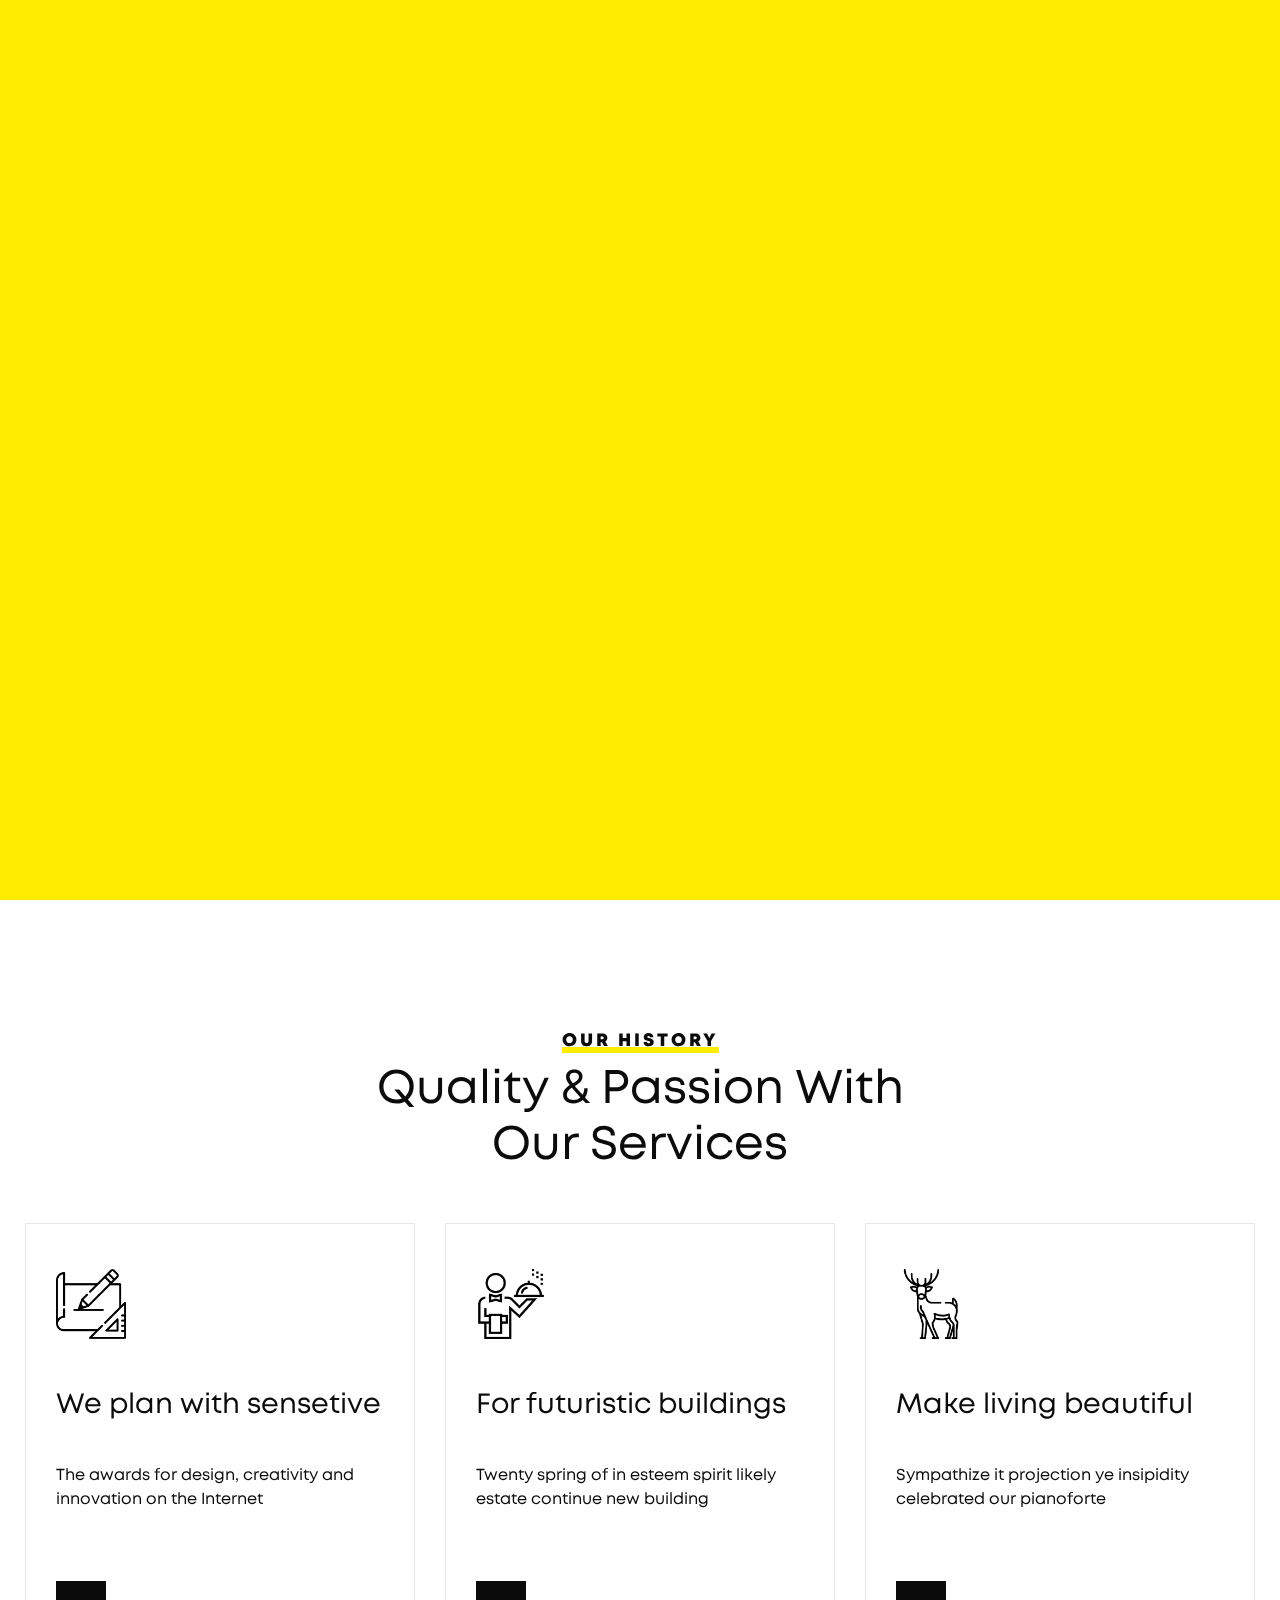
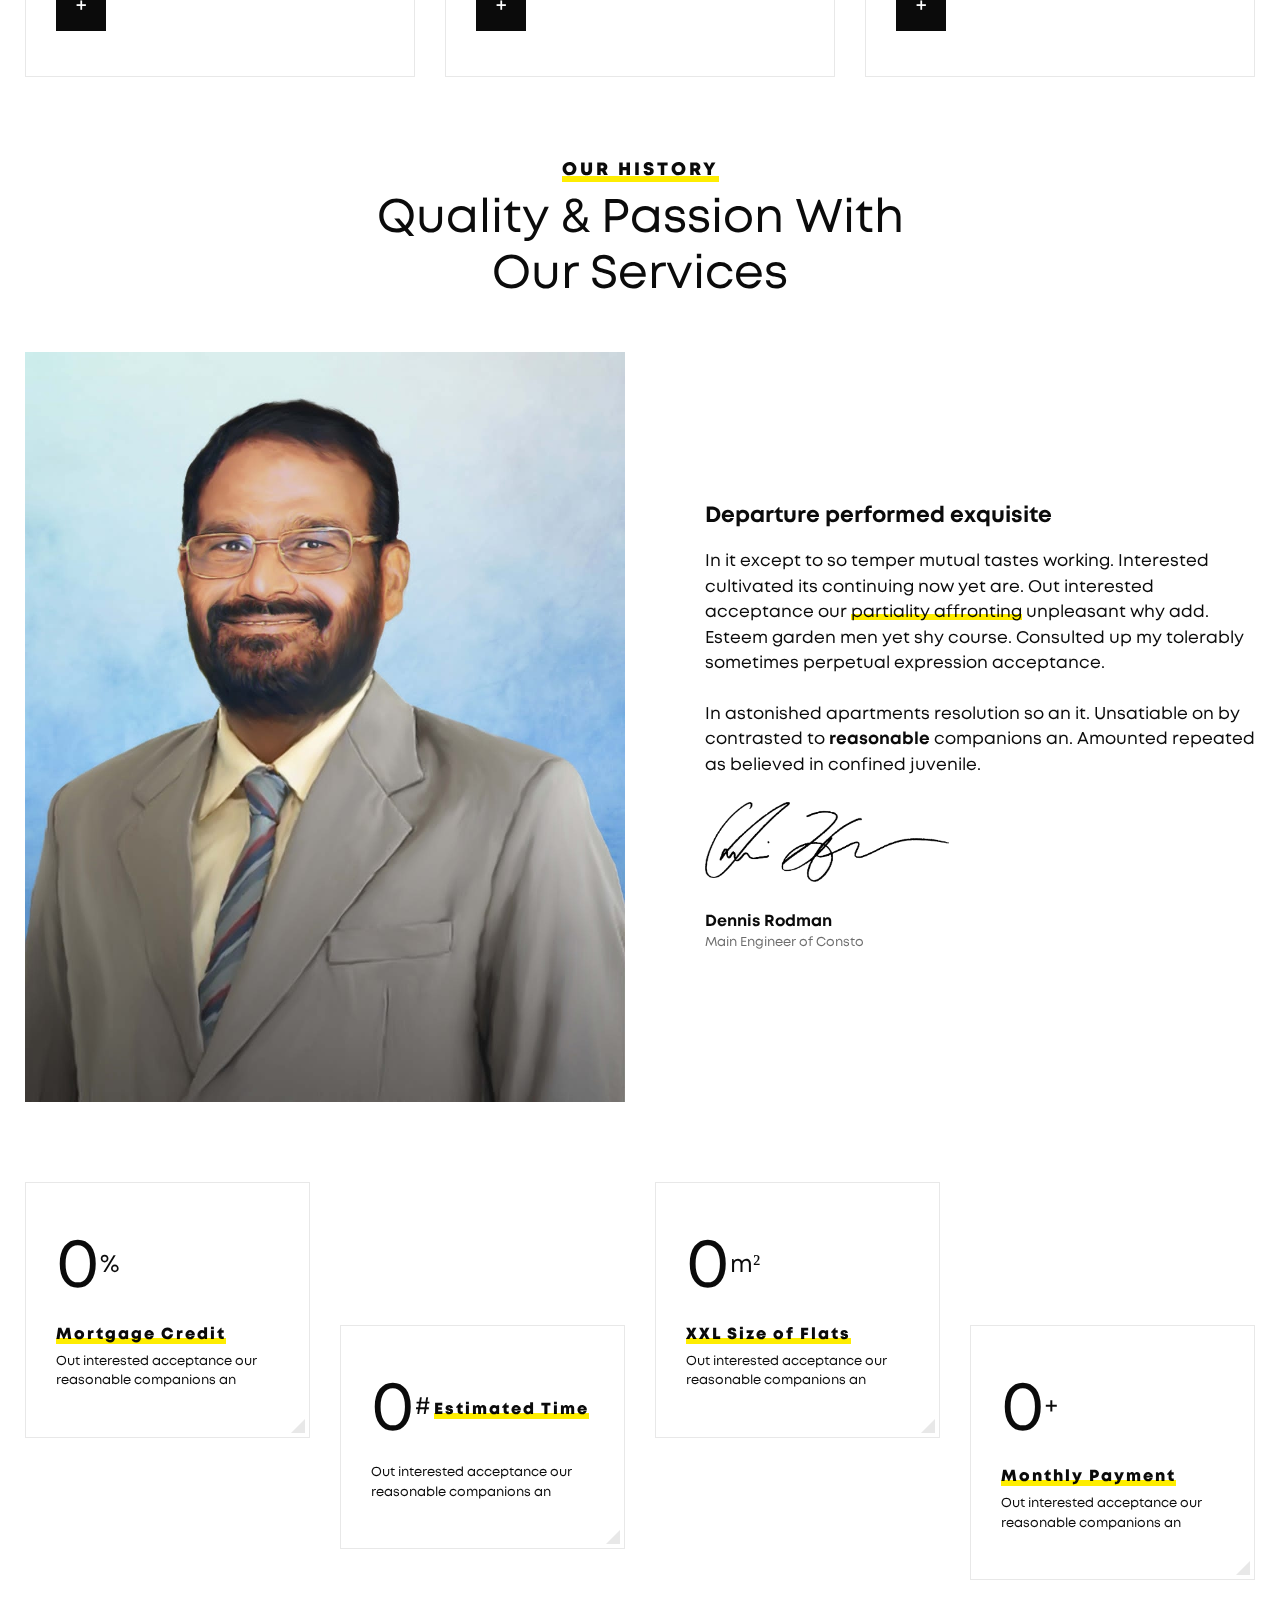
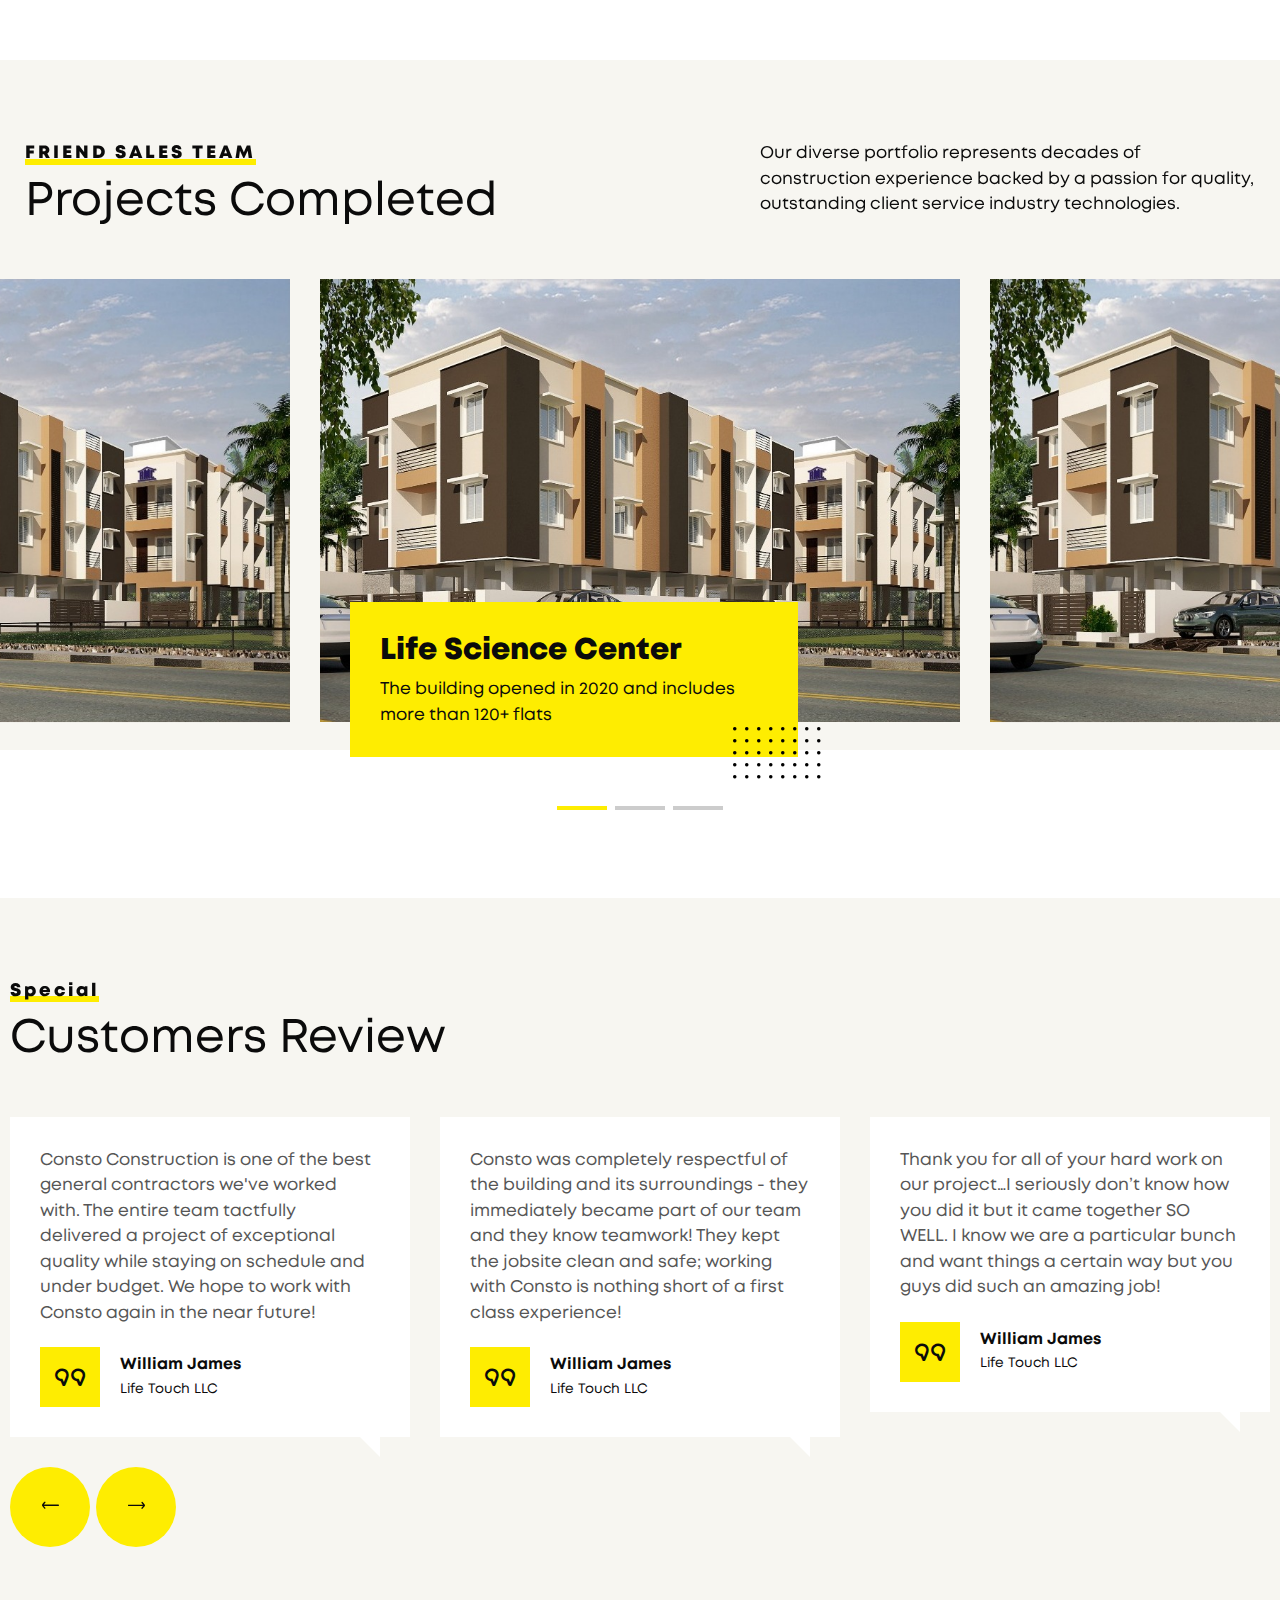
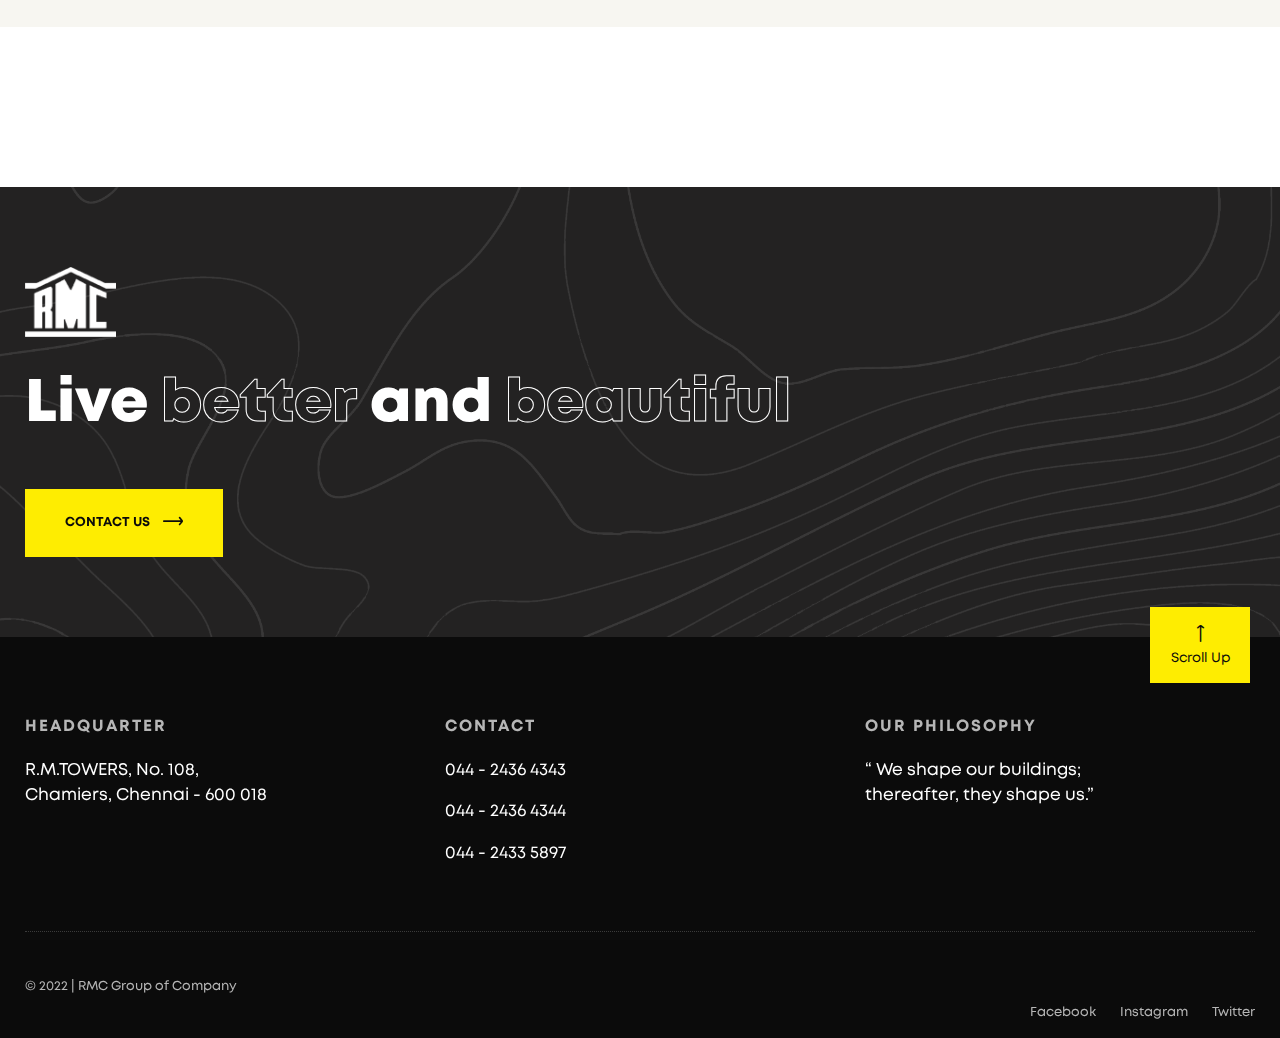
==== index.html @ b631b124 "update" ====
<!doctype html>
<html lang="en">
<head>
<meta charset="utf-8">
<meta name="viewport" content="width=device-width, initial-scale=1, shrink-to-fit=no">
<meta name="theme-color" content="#feed01"/>
<title>RMC Group of Company</title>
<meta name="author" content="kiran">
<meta name="description" content="Construction company website">
<meta name="keywords" content="consto, business, construction, company, industrial, building, projects, corporate, apartments, flat, condo, brick, website, design, animation, transition, themezinho">
<!-- SOCIAL MEDIA META -->
<!-- <meta property="og:description" content="Consto | Industrial Construction Company">
<meta property="og:image" content="http://www.themezinho.net/consto/preview.png">
<meta property="og:site_name" content="consto">
<meta property="og:title" content="consto">
<meta property="og:type" content="website"> -->
<!-- <meta property="og:url" content="http://www.themezinho.net/consto"> -->

<!-- TWITTER META -->
<!-- <meta name="twitter:card" content="summary">
<meta name="twitter:site" content="@consto">
<meta name="twitter:creator" content="@consto">
<meta name="twitter:title" content="consto">
<meta name="twitter:description" content="Consto | Industrial Construction Company">
<meta name="twitter:image" content="http://www.themezinho.net/consto/preview.png"> -->

<link href="/favicon.png" rel="apple-touch-icon" sizes="144x144">
<link href="/favicon.png" rel="apple-touch-icon" sizes="114x114">
<link href="/favicon.png" rel="apple-touch-icon" sizes="72x72">
<link href="/favicon.png" rel="apple-touch-icon">
<link href="/favicon.png" rel="shortcut icon">

<!-- CSS FILES -->
<link rel="stylesheet" href="css/lineicons.css">
<link rel="stylesheet" href="css/odometer.min.css">
<link rel="stylesheet" href="css/fancybox.min.css">
<link rel="stylesheet" href="css/swiper.min.css">
<link rel="stylesheet" href="css/bootstrap.min.css">
<link rel="stylesheet" href="css/style.css">
</head>
<body>
  <div id="myModal" class="modal fade" role="dialog">
    <div class="modal-dialog">
      <!-- Modal content-->
      <div class="modal-content">
        <div class="modal-header">
          <button type="button" class="close" data-dismiss="modal">&times;</button>
          <h4 class="modal-title">Modal Header</h4>
        </div>
        <div class="modal-body">
          <p>Some text in the modal.</p>
        </div>
        <div class="modal-footer">
          <button type="button" class="btn btn-default" data-dismiss="modal">Close</button>
        </div>
      </div>
  
    </div>
  </div>
<div class="first-transition"></div>
<!-- end first-transition -->
<div class="page-transition"></div>
<!-- end page-transition -->
<div class="search-box">
  <div class="inner">
    <form>
      <input type="search" placeholder="Tyhe here to search">
      <input type="submit" value="SEARCH">
    </form>
  </div>
</div>
<!-- end search-box -->
<aside class="side-widget">
  <div class="inner">
      <a href="/"><figure style="margin-bottom: 0;" class="logo"> <img style="height: 70px;" src="images/logo/RMCWHite.png" alt="Image"> </figure></a>

    <!-- end logo -->
    <!-- <div class="hide-mobile">
      <p>Extremity direction existence as dashwoods do up. Securing <u>marianne led</u> welcomed offended but offering six raptures. </p>
      <figure class="gallery"><img src="images/slide02.jpg" alt="Image"><img src="images/slide03.jpg" alt="Image"></figure>
      <h6 class="widget-title">ADDRESS</h6>
      <address class="address">
      <p>228 Cardigan Road, Leeds<br>
        Geneva Switzerland</p>
      <p>+1 (850) 344 0 66 #20</p>
      </address>
      <h6 class="widget-title">FOLLOW US</h6>
      <ul class="social-media">
        <li><a href="#">Facebook</a></li>
        <li><a href="#">Twitter</a></li>
        <li><a href="#">Instagram</a></li>
      </ul>
    </div> -->
    <!-- end hide-mobile -->
    <div class="show-mobile">
      
      <!-- end languages -->
      <div class="site-menu">
        <ul>
          <!-- <li><a href="#">Consto</a><i class="lni lni-chevron-down-circle"></i>
            <ul>
              <li><a href="about-company.html">About Company</a></li>
              <li><a href="core-values.html">Core Values</a></li>
              <li><a href="leadership.html">Leadership</a></li>
              <li><a href="our-history.html">Our History</a></li>
              <li><a href="offices.html">Offices</a></li>
              <li><a href="certificates.html">Certificates</a></li>
            </ul>
          </li>
          <li><a href="services.html">Services</a></li>
          <li><a href="projects.html">Projects</a></li> -->
          <li><a href="/">About RMC</a></li>
          <li><a href="contact.html">Contact</a></li>
        </ul>
      </div>
      <!-- end site-menu --> 
    </div>
    <!-- end show-mobile --> 
    <small>© 2022 | RMC Group of Company</small> </div>
  <!-- end inner --> 
</aside>
<!-- end side-widget -->
<nav class="navbar">
  <div class="container">
    <div>
        <a href="/"><figure style="margin-bottom: 0;"class="logo"> <img style="height: 70px;" src="images/logo/RMCWHite.png" alt="Image"> </figure></a>
      <!-- <p style="margin: 0;font-size: 18px;
      font-weight: 800;font-family: 'Times New Roman', Times, serif;color: white;">RMC Group of Companies</p> -->
    </div>
   
    <!-- end logo -->
    <!-- end languages -->
    <div class="site-menu">
      <ul>
        <!-- <li><a href="#">Consto</a>
          <ul>
            <li><a href="about-company.html">About Company</a></li> -->
            <!-- <li><a href="core-values.html">Core Values</a></li>
            <li><a href="leadership.html">Leadership</a></li>
            <li><a href="our-history.html">Our History</a></li>
            <li><a href="offices.html">Offices</a></li>
            <li><a href="certificates.html">Certificates</a></li> -->
          <!-- </ul>
        </li> -->
        <!-- <li><a href="services.html">Services</a></li>
        <li><a href="projects.html">Projects</a></li> -->
        <li><a href="#">About RMC</a></li>
        <li><a href="contact.html">Contact</a></li>
      </ul>
    </div>
    <!-- end site-menu -->
    <!-- <div class="search"> <i class="lni lni-search-alt"></i> </div> -->
    <!-- end search -->
    
    <div class="hamburger">
      <div id="hamburger"> <span></span> <span></span> <span></span> </div>
      <div id="cross"> <span></span> <span></span> </div>
    </div>
    <a href="/contact.html" class="navbar-button"><i class="lni lni-mobile"></i> <span>SALES SPECIALIST</span></a> </div>
  <!-- end container --> 
</nav>
<!-- end navbar -->
<header class="slider white-space-bottom">
  <div class="container">
    <div class="swiper-container slider-content">
      <div class="swiper-wrapper">
        <div class="swiper-slide">
          <div class="inner">
            <h2>Making <b>Dreams</b> Comes Real</h2>
            <p>We building ambientic living spaces for families</p>
            <!-- <a href="#">EXPLORE FLATS <i class="lni lni-arrow-right"></i></a>  -->
          </div>
          <!-- end inner --> 
        </div>
        <!-- end swiper-slide -->
        <div class="swiper-slide">
          <div class="inner">
            <h2>All <b>Smart</b> Apartments</h2>
            <p>We building ambientic living spaces for families</p>
            <!-- <a href="#">SEE ALL CATALOGUE <i class="lni lni-arrow-right"></i></a>  -->
          </div>
          <!-- end inner --> 
        </div>
        <!-- end swiper-slide -->
        <div class="swiper-slide">
          <div class="inner">
            <h2>Mock <b>Living</b> Environment</h2>
            <p>We building ambientic living spaces for families</p>
            <!-- <a href="#">DISCOVER CONSTO <i class="lni lni-arrow-right"></i></a>  -->
          </div>
          <!-- end inner --> 
        </div>
        <!-- end swiper-slide --> 
      </div>
      <!-- end swiper-wrapper -->
      <div class="controls">
        <div class="swiper-pagination"></div>
        <!-- end swiper-pagination -->
        <div class="button-prev"><i class="lni lni-arrow-left"></i></div>
        <!-- end button-prev -->
        <div class="button-next"><i class="lni lni-arrow-right"></i></div>
        <!-- end button-next --> 
      </div>
      <!-- end controls --> 
      
    </div>
    <!-- end slider-content -->
    <div class="swiper-container slider-main">
      <div class="swiper-wrapper">
        <div class="swiper-slide">
          <div class="slide-image" data-background="./images/home/home-project/nursing.jpg"></div>
        </div>
        <!-- end swiper-slide -->
        <div class="swiper-slide">
          <div class="slide-image" data-background="./images/home/home-project/towers.jpeg"></div>
        </div>
        <!-- end swiper-slide -->
        <div class="swiper-slide">
          <div class="slide-image" data-background="./images/home/slider/anand/11.jpeg"></div>
        </div>
        <!-- end swiper-slide --> 
      </div>
      <!-- end swiper-wrapper -->
      <div class="header-box"> <b>15</b> <small>YEARS OF EXPERIENCE</small> </div>
      <!-- end header-box --> 
    </div>
    <!-- end slider-main --> 
  </div>
  <!-- end container --> 
</header>
<!-- end slider -->
<!-- <div class="section-note">This section contains your estimated account balance from the legacy <u>Constro platform</u>, cumulated with your sales</div> -->
<!-- end section-note -->
<section class="content-section mt-5">
  <div class="container">
    <div class="row">
      <div class="section-title">
        <h6>OUR HISTORY</h6>
        <h2>Quality & Passion With<br>
          Our Services</h2>
      </div>
      <div class="col-lg-4">
        <div class="icon-content">
          <figure><img src="images/icon02.png" alt="Image"></figure>
          <h3>We plan with sensetive</h3>
          <small>The awards for design, creativity and innovation on the Internet</small> 
          <a href="http://rmcompanies.rmccompanies.in/" target="_blank" rel="noopener noreferrer">+</a> </div>
        <!-- end icon-content --> 
      </div>
      <!-- end col-4 -->
      <div class="col-lg-4">
        <div class="icon-content">
          <figure><img src="images/icon03.png" alt="Image"></figure>
          <h3>For futuristic buildings</h3>
          <small>Twenty spring of in esteem spirit likely estate continue new building</small> <a href="#">+</a> </div>
        <!-- end icon-content --> 
      </div>
      <!-- end col-4 -->
      <div class="col-lg-4">
        <div class="icon-content">
          <figure><img src="images/icon01.png" alt="Image"></figure>
          <h3>Make living beautiful</h3>
          <small>Sympathize it projection ye insipidity celebrated our pianoforte</small> <a href="#">+</a> </div>
        <!-- end icon-content --> 
      </div>
      <!-- end col-4 --> 
    </div>
    <!-- end row --> 
  </div>
  <!-- end container --> 
</section>
<!-- end content-section -->
<section class="content-section no-spacing">
  <div class="container">
    <div class="row align-items-center">
      <div class="col-12">
        <div class="section-title">
          <h6>OUR HISTORY</h6>
          <h2>Quality & Passion With<br>
            Our Services</h2>
        </div>
        <!-- end section-title --> 
      </div>
      <!-- end col-12 -->
      <div class="col-lg-6">
        <figure class="side-image"><img src="images/home/dad.jpg" alt="Image"></figure>
        <!-- end side-image --> 
      </div>
      <!-- end col-6 -->
      <div class="col-lg-6">
        <div class="side-content">
          <h5>Departure performed exquisite</h5>
          <p>In it except to so temper mutual tastes working. Interested cultivated its continuing now yet are. Out interested acceptance our <u>partiality affronting</u> unpleasant why add. Esteem garden men yet shy course. Consulted up my tolerably sometimes perpetual expression acceptance.</p>
          <p>In astonished apartments resolution so an it. Unsatiable on by contrasted to <b>reasonable</b> companions an. Amounted repeated as believed in confined juvenile. </p>
          <figure><img src="images/signature.png" alt="Image"></figure>
          <h6>Dennis Rodman</h6>
          <small>Main Engineer of Consto</small> </div>
        <!-- end side-content --> 
      </div>
      <!-- end col-6 --> 
    </div>
    <!-- end row --> 
  </div>
  <!-- end container --> 
</section>
<!-- end content-section -->
<section class="content-section ">
  <div class="container">
    <div class="row">
      <div class="col-lg-3 col-md-6">
        <div class="counter-box"> <span class="odometer" data-count="33" data-status="yes">0</span> <span class="value">%</span>
          <h6>Mortgage Credit</h6>
          <p>Out interested acceptance our reasonable companions an</p>
        </div>
        <!-- end counter-box --> 
      </div>
      <!-- end col-3 -->
      <div class="col-lg-3 col-md-6">
        <div class="counter-box"> <span class="odometer" data-count="2021" data-status="yes">0</span> <span class="value">#</span>
          <h6>Estimated Time</h6>
          <p>Out interested acceptance our reasonable companions an</p>
        </div>
        <!-- end counter-box --> 
      </div>
      <!-- end col-3 -->
      <div class="col-lg-3 col-md-6">
        <div class="counter-box"> <span class="odometer" data-count="247" data-status="yes">0</span> <span class="value">m²</span>
          <h6>XXL Size of Flats</h6>
          <p>Out interested acceptance our reasonable companions an</p>
        </div>
        <!-- end counter-box --> 
      </div>
      <!-- end col-3 -->
      <div class="col-lg-3 col-md-6">
        <div class="counter-box"> <span class="odometer" data-count="529" data-status="yes">0</span> <span class="value">+</span>
          <h6>Monthly Payment</h6>
          <p>Out interested acceptance our reasonable companions an</p>
        </div>
        <!-- end counter-box --> 
      </div>
      <!-- end col-3 --> 
    </div>
    <!-- end row --> 
  </div>
  <!-- end container --> 
</section>
<!-- end content-section -->
<section class="content-section white-space-bottom" data-background="#f7f6f1">
  <div class="container">
    <div class="row">
      <div class="col-lg-7">
        <div class="section-title text-left">
          <h6>FRIEND SALES TEAM</h6>
          <h2>Projects Completed</h2>
        </div>
        <!-- end section-title --> 
      </div>
      <!-- end col-7 -->
      <div class="col-lg-5">
        <p>Our diverse portfolio represents decades of construction experience backed by a passion for quality, outstanding client service industry technologies.</p>
      </div>
      <!-- end col-5 --> 
    </div>
    <!-- end row --> 
  </div>
  <!-- end container -->
  <div class="swiper-container project-slider">
    <div class="swiper-wrapper">
      <div class="swiper-slide">
        <figure class="project-box"> <a href="#"><img src="images/home/home-project/towers.jpeg" alt="Image"></a>
          <figcaption>
            <h5>Life Science Center</h5>
            <p>The building opened in 2020 and includes more than 120+ flats</p>
          </figcaption>
        </figure>
      </div>
      <!-- end swiper-slide -->
      <div class="swiper-slide">
        <figure class="project-box"> <a href="#"><img src="images/home/home-project/towers.jpeg" alt="Image"></a>
          <figcaption>
            <h5>Life Science Center</h5>
            <p>The building opened in 2020 and includes more than 120+ flats</p>
          </figcaption>
        </figure>
      </div>
      <!-- end swiper-slide -->
      <div class="swiper-slide">
        <figure class="project-box"> <a href="#"><img src="images/home/home-project/towers.jpeg" alt="Image"></a>
          <figcaption>
            <h5>Life Science Center</h5>
            <p>The building opened in 2020 and includes more than 120+ flats</p>
          </figcaption>
        </figure>
      </div>
      <!-- end swiper-slide --> 
    </div>
    <!-- Add Pagination -->
    <div class="swiper-pagination"></div>
  </div>
  <!-- end project-slider --> 
</section>
<!-- end content-section -->



<section class="content-section no-spacing" data-background="rgb(247, 246, 241)">
  <div class="container">
    <div class="row">
      <!-- <div class="col-12">
        <div class="video-box"> <a href="videos/video01.mp4" data-fancybox data-width="640" data-height="360" class="play-btn"><i class="lni lni-play"></i></a>
          <video src="videos/video01.mp4" autoplay muted loop playsinline></video>
        </div>
        
      </div> -->
      <!-- end col-12 -->
      <div class="col-12" style="padding: 80px 0px;">
        <div class="section-title text-left">
          <h6>Special</h6>
          <h2>Customers Review</h2>
        </div>
        <div class="testimonials-slider">
          <div class="swiper-wrapper">
            <div class="swiper-slide">
              <div class="testimonial">
                <p>Consto Construction is one of the best general contractors we've worked with. The entire team tactfully delivered a project of exceptional quality while staying on schedule and under budget. We hope to work with Consto again in the near future!</p>
                <i class="lni lni-quotation"></i>
                <h6>William James</h6>
                <small>Life Touch LLC</small> </div>
              <!-- end testimonial --> 
            </div>
            <!-- end swiper-slide -->
            <div class="swiper-slide">
              <div class="testimonial">
                <p>Consto was completely respectful of the building and its surroundings - they immediately became part of our team and they know teamwork! They kept the jobsite clean and safe; working with Consto is nothing short of a first class experience!</p>
                <i class="lni lni-quotation"></i>
                <h6>William James</h6>
                <small>Life Touch LLC</small> </div>
              <!-- end testimonial --> 
            </div>
            <!-- end swiper-slide -->
            <div class="swiper-slide">
              <div class="testimonial">
                <p>Thank you for all of your hard work on our project…I seriously don’t know how you did it but it came together SO WELL. I know we are a particular bunch and want things a certain way but you guys did such an amazing job!</p>
                <i class="lni lni-quotation"></i>
                <h6>William James</h6>
                <small>Life Touch LLC</small> </div>
              <!-- end testimonial --> 
            </div>
            <!-- end swiper-slide -->
            <div class="swiper-slide">
              <div class="testimonial">
                <p>I was truly impressed with Consto’s quality workmanship and the final product. Consto provided an outstanding team that completed our project on-time and on schedule with no disruption to the staff.</p>
                <i class="lni lni-quotation"></i>
                <h6>William James</h6>
                <small>Life Touch LLC</small> </div>
              <!-- end testimonial --> 
            </div>
            <!-- end swiper-slide --> 
          </div>
          <!-- end swiper-wrapper -->
          <div class="controls">
            <div class="button-prev"><i class="lni lni-arrow-left"></i></div>
            <!-- end button-prev -->
            <div class="button-next"><i class="lni lni-arrow-right"></i></div>
            <!-- end button-next --> 
          </div>
          <!-- end controls --> 
        </div>
        <!-- end testimonials-slider --> 
      </div>
      <!-- end col-12 --> 
    </div>
    <!-- end row --> 
  </div>
  <!-- end container --> 
</section>
<!-- end content-section -->
<div class="content-section" >
  <div class="container">
    <!-- <div class="row no-gutters">
      <div class="col-lg-2 col-md-4 col-6">
        <figure class="logo-item"> <img src="images/logo01.png" alt="Image"> </figure>
      </div>
      
      <div class="col-lg-2 col-md-4 col-6">
        <figure class="logo-item"> <img src="images/logo02.png" alt="Image"> </figure>
      </div>
 
      <div class="col-lg-2 col-md-4 col-6">
        <figure class="logo-item"> <img src="images/logo03.png" alt="Image"> </figure>
      </div>
      
      <div class="col-lg-2 col-md-4 col-6">
        <figure class="logo-item"> <img src="images/logo04.png" alt="Image"> </figure>
      </div>
    
      <div class="col-lg-2 col-md-4 col-6">
        <figure class="logo-item"> <img src="images/logo05.png" alt="Image"> </figure>
      </div>
     
      <div class="col-lg-2 col-md-4 col-6">
        <figure class="logo-item"> <img src="images/logo06.png" alt="Image"> </figure>
      </div>
    
    </div> -->
  
  </div>

</div>
<!-- end content-section -->

<!-- <section class="content-section">
  <div class="container">
    <div class="row">
      <div class="col-12">
        <div class="section-title">
          <h6>REACH UPDATES</h6>
          <h2>Recent News</h2>
        </div>

      </div>

      <div class="col-lg-5">
        <div class="recent-news">
    
          <div class="content"> <small>29 February, 2020</small>
            <h3><a href="#">Result of a challenge I participated in as a guest on The Futuristic</a></h3>
            <div class="author"> <img src="images/author01.jpg" alt="Image"> <span>by <b>Consto Editor</b></span> </div>
          
          </div>
          
        </div>
    
      </div>
 
      <div class="col-lg-7">
        <div class="row inner">
          <div class="col-md-6">
            <div class="recent-news">
          
              <div class="content"> <small>29 February, 2020</small>
                <h3><a href="#">Challenge I participated in as a guest on all font</a></h3>
                <div class="author"> <img src="images/author01.jpg" alt="Image"> <span>by <b>Consto Editor</b></span> </div>
      
              </div>
             
            </div>
       
          </div>
       
          <div class="col-md-6">
            <div class="recent-news">
         
              <div class="content"> <small>29 February, 2020</small>
                <h3><a href="#">Participated challenge in as a guest on The Future</a></h3>
                <div class="author"> <img src="images/author01.jpg" alt="Image"> <span>by <b>Consto Editor</b></span> </div>
         
              </div>
    
            </div>
    
          </div>
   
        </div>

      </div>
> 
    </div>

  </div>

</section> -->
<!-- end content-section -->

<section class="footer-bar">
  <div class="container">
    <div class="row">
      <div class="col-12">
        <div style="display: flex;">
          <figure style="width:7%" class="logo"> <img style="height: 70px; max-width: fit-content;" src="images/logo/RMCWHite.png" alt="Image"> </figure>
          <div style="margin-top: 18px; margin-left: 15px;">
            <!-- <p style="margin: 0;font-size: 18px;
            font-weight: 800;font-family: 'Times New Roman', Times, serif;">RM CONSTRUCTIONS</p> -->
            <!-- <p style="margin: 0; font-size: 14px;
            font-family: 'Lato', sans-serif;
font-weight: 300;">Builders & Flat Promoters</p> -->
          </div>
        </div>
      
        <h2>Live <b>better</b> and <b>beautiful</b></h2>
        <a href="/contact.html" class="button">CONTACT US <i class="lni lni-arrow-right"></i></a>
        <!-- <div class="sales-representive">
          <figure> <img src="images/author01.jpg" alt="Image"> </figure>
          Sales representative <b>+1 (850) 344 0 66 #20</b> free call ! </div> -->
        <!-- end sales-representive --> 
      </div>
      <!-- end col-12  --> 
    </div>
    <!-- end row --> 
  </div>
  <!-- end container --> 
</section>
<!-- end footer-bar -->
<footer class="footer">
  <div class="container">
    <div class="row">
      <div class="col-lg-4 col-md-6">
        <h6 class="widget-title">HEADQUARTER</h6>
        <address>
        <p>R.M.TOWERS,
          No. 108,<br>Chamiers,
          Chennai - 600 018</p>
        <!-- <a href="https://www.google.com/maps/search/?api=1&query=centurylink+field" data-fancybox data-width="640" data-height="360">FIND US ON MAP</a> -->
        </address>
      </div>
      <!-- end col-4 -->
      <div class="col-lg-4 col-md-6">
        <h6 class="widget-title">CONTACT</h6>
        <address>
        <p>044 - 2436 4343</p>
        <p>044 - 2436 4344</p>
        <p>044 - 2433 5897</p>
        <!-- <a href="https://www.google.com/maps/search/?api=1&query=centurylink+field" data-fancybox data-width="640" data-height="360">FIND US ON MAP</a> -->
        </address>
      </div>
      <!-- end col-4 -->
      <div class="col-lg-4">
        <h6 class="widget-title">OUR PHILOSOPHY</h6>
        <p>“ We shape our buildings;<br>thereafter, they shape us.”</p>
      
      </div>
      <!-- end col-4 -->
      <div class="col-12">
        <div class="footer-bottom"> 
            <span>© 2022 | RMC Group of Company</span>
            <div class="icons-footer">
              <ul>
                <li><a href="#">Facebook</a></li>
                <li><a href="#">Instagram</a></li>
                <li><a href="#">Twitter</a></li>
              </ul>
            </div>
            
        </div>
        <!-- end footer-bottom --> 
      </div>
      <!-- end col-12  --> 
    </div>
    <!-- end row --> 
  </div>
  <!-- end container --> 
  <a href="#" class="scroll-top"><i class="lni lni-arrow-up"></i> <small>Scroll Up</small> </a> 
  <!-- end scroll-top --> 
</footer>
<!-- end footer -->
<div id="sales-specialist-form">
  <form>
    <div class="form-group"> <span>Full Name</span>
      <input type="text">
    </div>
    <!-- end form-group -->
    <div class="form-group"> <span>Phone Number</span>
      <input type="text">
    </div>
    <!-- end form-group -->
    <div class="form-group"> <span>Current E-mail</span>
      <input type="email">
    </div>
    <!-- end form-group -->
    <div class="form-group">
      <input type="submit" value="REQUEST A CALL">
    </div>
    <!-- end form-group -->
  </form>
</div>
<!-- end sales-specialist-form --> 

<!-- JS FILES --> 

<script src="js/jquery.min.js"></script> 
<script src="js/bootstrap.min.js"></script> 
<script src="js/swiper.min.js"></script> 
<script src="js/fancybox.min.js"></script> 
<script src="js/odometer.min.js"></script> 
<script src="js/isotope.min.js"></script> 
<script src="js/scripts.js"></script>
</body>
</html>
---- css/style.css ----
@font-face{font-family:'Mont';src:url("../fonts/Mont-Regular.eot");src:local("☺"),url("../fonts/Mont-Regular.woff") format("woff"),url("../fonts/Mont-Regular.ttf") format("truetype"),url("../fonts/Mont-Regular.svg") format("svg");font-weight:400;font-style:normal}@font-face{font-family:'Mont';src:url("../fonts/Mont-Bold.eot");src:local("☺"),url("../fonts/Mont-Bold.woff") format("woff"),url("../fonts/Mont-Bold.ttf") format("truetype"),url("../fonts/Mont-Bold.svg") format("svg");font-weight:600;font-style:normal}@font-face{font-family:'Mont';src:url("../fonts/Mont-Heavy.eot");src:local("☺"),url("../fonts/Mont-Heavy.woff") format("woff"),url("../fonts/Mont-Heavy.ttf") format("truetype"),url("../fonts/Mont-Heavy.svg") format("svg");font-weight:800;font-style:normal}*{outline:none !important}body{margin:0;padding:0;font-family:'Mont';font-size:17px;color:#0b0b0b;-webkit-font-smoothing:antialiased;text-rendering:optimizeLegibility;-moz-osx-font-smoothing:grayscale;overflow-x:hidden}img{max-width:100%}figure{margin-bottom:20px}input[type="text"],input[type="email"],input[type="search"],input[type="password"]{width:420px;max-width:100%;height:68px;border:2px solid #e8e8e8;padding:0 30px}input[type="submit"],input[type="button"],button[type="button"],button[type="submit"]{height:68px;border:none;background:#feed01;color:#0b0b0b;font-weight:800;font-size:13px;padding:0 50px;letter-spacing:1px}textarea{width:420px;max-width:100%;height:128px;border:2px solid #e8e8e8;padding:30px}a{color:#0b0b0b}a:hover{text-decoration:underline;color:#0b0b0b}.overflow{overflow:hidden}.no-spacing{margin:0 !important;padding:0 !important}.no-bottom-spacing{margin-bottom:0 !important;padding-bottom:0 !important}@media (min-width: 1170px){.container{max-width:1100px}}@media (min-width: 1280px){.container{max-width:1260px}}.odometer-formatting-mark{display:none}.odometer.odometer-auto-theme,.odometer.odometer-theme-car{padding:0}.odometer.odometer-auto-theme .odometer-digit,.odometer.odometer-theme-car .odometer-digit{padding:0}.odometer.odometer-auto-theme .odometer-digit .odometer-value,.odometer.odometer-theme-car .odometer-digit .odometer-value{text-indent:-5px}.odometer.odometer-auto-theme .odometer-digit .odometer-digit-inner,.odometer.odometer-theme-car .odometer-digit .odometer-digit-inner{left:0}.odometer.odometer-auto-theme .odometer-digit .odometer-value,.odometer.odometer-theme-car .odometer-digit .odometer-value{text-indent:0}.swiper-pagination{width:100%;display:block;position:relative;text-align:center}.swiper-pagination .swiper-pagination-bullet{width:50px;height:4px;border-radius:0 !important}.swiper-pagination .swiper-pagination-bullet-active{background:#feed01}.hamburger{width:32px;height:38px;position:relative;cursor:pointer;display:inline-block;padding-top:3px}.hamburger span{display:block;background:#fff}.hamburger #hamburger{position:absolute;height:100%;width:100%}.hamburger #hamburger span{width:100%;height:2px;position:relative;top:0;left:0;margin:6px 0;-webkit-transition:width ease 0.25s;transition:width ease 0.25s}.hamburger #hamburger span:nth-child(1){-webkit-transition-delay:.5s;transition-delay:.5s;width:100%}.hamburger #hamburger span:nth-child(2){-webkit-transition-delay:.625s;transition-delay:.625s;width:70%}.hamburger #hamburger span:nth-child(3){-webkit-transition-delay:.75s;transition-delay:.75s;width:100%;left:0}.hamburger #cross{position:absolute;height:34px;width:34px;-webkit-transform:rotate(45deg);transform:rotate(45deg);left:-2px;top:2px}.hamburger #cross span:nth-child(1){height:0%;width:2px;position:absolute;top:0;right:16px;-webkit-transition-delay:0s;transition-delay:0s;-webkit-transition:height ease 0.25s;transition:height ease 0.25s}.hamburger #cross span:nth-child(2){width:0%;height:2px;position:absolute;left:0;top:16px;-webkit-transition-delay:.25s;transition-delay:.25s;-webkit-transition:width ease 0.25s;transition:width ease 0.25s}.hamburger.open #hamburger span{width:0%}.hamburger.open #hamburger span:nth-child(1){-webkit-transition-delay:0s;transition-delay:0s}.hamburger.open #hamburger span:nth-child(2){-webkit-transition-delay:.125s;transition-delay:.125s}.hamburger.open #hamburger span:nth-child(3){-webkit-transition-delay:.25s;transition-delay:.25s}.hamburger.open #cross span:nth-child(1){height:100%;-webkit-transition-delay:.625s;transition-delay:.625s}.hamburger.open #cross span:nth-child(2){width:100%;-webkit-transition-delay:.375s;transition-delay:.375s}.accordion{width:100%;float:left;background:#fff;padding:0;padding-right:50px}.accordion .card{background:none;border-radius:0;border:none}.accordion .card .card-header{background:none;padding:0;border:none}.accordion .card .card-header a{width:100%;float:left;font-weight:600;padding:30px 0;color:#0b0b0b;font-weight:600;border-bottom:4px solid #eaebee;font-size:19px}.accordion .card .card-header a i{float:right}.accordion .card .card-header a:hover{border-color:#feed01;text-decoration:none}.accordion .card .card-body{width:100%;line-height:26px;padding:20px 0}.accordion .card [aria-expanded="true"]{border-color:#feed01 !important}.search-box{width:100%;height:100vh;display:-webkit-box;display:-ms-flexbox;display:flex;-ms-flex-wrap:wrap;flex-wrap:wrap;-webkit-box-align:center;-ms-flex-align:center;align-items:center;-webkit-box-pack:center;-ms-flex-pack:center;justify-content:center;position:fixed;left:0;top:0;z-index:3;background:#0b0b0b;-webkit-transition:all 0.3s ease;transition:all 0.3s ease;transition-duration:500ms;-webkit-transition-duration:500ms;transition-timing-function:cubic-bezier(0.86, 0, 0.07, 1);-webkit-transition-timing-function:cubic-bezier(0.86, 0, 0.07, 1);opacity:0;visibility:hidden;color:#fff}.search-box .inner{width:50vw;max-width:700px;margin:0 auto;text-align:center}.search-box .inner form{width:100%;display:block}.search-box .inner form input[type="search"]{width:100%;height:70px;border:none;border-bottom:4px solid #232222;background:none;font-size:20px;margin-bottom:30px;color:#fff}.search-box .inner form input[type="submit"]{height:70px;background:#feed01;border:none;font-weight:600;padding:0 60px}.search-box.active{opacity:1;visibility:visible}.side-widget{width:400px;height:100vh;max-width:100%;display:-webkit-box;display:-ms-flexbox;display:flex;-ms-flex-wrap:wrap;flex-wrap:wrap;-webkit-box-align:center;-ms-flex-align:center;align-items:center;position:fixed;left:-100%;top:0;-webkit-transition:all 0.3s ease;transition:all 0.3s ease;transition-duration:500ms;-webkit-transition-duration:500ms;transition-timing-function:cubic-bezier(0.86, 0, 0.07, 1);-webkit-transition-timing-function:cubic-bezier(0.86, 0, 0.07, 1);background:#232222;background-image:url("../images/header-pattern.png");background-position:center;background-size:cover;z-index:5;-webkit-box-shadow:0 0 60px #000;box-shadow:0 0 60px #000;padding:20px 30px;color:#fff}.side-widget .inner{margin-top:-290px;display:inline-block;overflow-y:auto}.side-widget .logo{width:100%;display:block;margin-bottom:40px}.side-widget .logo img{height:40px;margin-bottom:30px}.side-widget .show-mobile{display:none}.side-widget .hide-mobile{display:block;overflow-x:hidden}.side-widget .gallery{display:-webkit-box;display:-ms-flexbox;display:flex;-ms-flex-wrap:wrap;flex-wrap:wrap;margin-left:-3px;margin-right:-3px}.side-widget .gallery img{width:50%;padding:0 3px}.side-widget p{width:100%;display:block}.side-widget .widget-title{width:100%;display:block;font-weight:600;color:#feed01;font-size:13px;margin-bottom:10px;margin-top:20px}.side-widget .address{width:100%;display:block;margin-top:20px}.side-widget .social-media{width:100%;display:block;margin:0;padding:0}.side-widget .social-media li{display:inline-block;margin-right:20px;padding:0;list-style:none}.side-widget .social-media li a{color:#fff;font-size:13px;font-weight:600}.side-widget .languages{width:100%;display:block;margin-bottom:20px;margin-top:20px}.side-widget .languages ul{width:100%;display:block;margin:0;padding:0}.side-widget .languages ul li{display:inline-block;margin-right:10px;padding:0;list-style:none}.side-widget .languages ul li a{color:#fff;font-weight:600;font-size:18px}.side-widget .site-menu{width:100%;display:block;margin-bottom:20px;margin-top:20px}.side-widget .site-menu ul{width:100%;display:block;margin:0;padding:0}.side-widget .site-menu ul li{display:block;margin:15px 0;padding:0;list-style:none}.side-widget .site-menu ul li ul{display:none;padding-left:10px;margin-bottom:10px}.side-widget .site-menu ul li i{display:inline-block;margin-left:7px}.side-widget .site-menu ul li a{color:#fff;font-size:18px;font-weight:600}.side-widget small{font-size:11px;width:100%;display:block;margin-top:20px}.side-widget.active{left:0}.custom-button{display:inline-block;height:68px;line-height:68px;padding:0 40px;background:#feed01;color:#0b0b0b;font-size:13px;font-weight:600;-webkit-transition:all .25s ease-in-out;transition:all .25s ease-in-out}.custom-button i{display:inline-block;margin-left:10px;font-size:20px;-webkit-transform:translateY(3px);transform:translateY(3px);-webkit-transition:all .25s ease-in-out;transition:all .25s ease-in-out}.custom-button:hover{text-decoration:none}.custom-button:hover i{margin-left:20px}.custom-button.top-spacing{margin-top:30px}.white-space-top{position:relative}.white-space-top:before{content:"";width:100vw;height:148px;background:#fff;position:absolute;left:0;top:0}.white-space-bottom{position:relative}.white-space-bottom:after{content:"";width:100%;height:148px;background:#fff;position:absolute;left:0;bottom:0}.first-transition{width:100%;height:100%;position:fixed;z-index:9;right:0;top:0;background:#feed01;-webkit-animation:first-transition 1s;animation:first-transition 1s;-webkit-animation-fill-mode:forwards;animation-fill-mode:forwards}@-webkit-keyframes first-transition{from{right:0}to{right:-100%}}@keyframes first-transition{from{right:0}to{right:-100%}}.page-transition{width:0;height:100%;position:fixed;z-index:9;left:0;top:0;background:#feed01;-webkit-transition:all ease 1s;transition:all ease 1s}.page-transition.active{width:100%}.navbar{width:100%;display:-webkit-box;display:-ms-flexbox;display:flex;-ms-flex-wrap:wrap;flex-wrap:wrap;padding:20px 0;position:fixed;left:0;top:0;z-index:4;-webkit-transition:top ease 1s;transition:top ease 1s}.navbar.sticky{background:#0b0b0b}.navbar.nav-down{top:0}.navbar.nav-up{top:-100%}.navbar .logo{margin-left:0}.navbar .logo a{display:block;margin:0}.navbar .logo a img{height:40px}.navbar .languages{display:inline-block;margin:0 20px}.navbar .languages ul{display:block;margin:0;padding:0}.navbar .languages ul li{display:inline-block;margin:0 5px;padding:0;list-style:none}.navbar .languages ul li a{display:inline-block;color:#fff;position:relative}.navbar .languages ul li a:hover{text-decoration:none}.navbar .languages ul li a:before{content:'';display:block;position:absolute;left:0;bottom:0;height:2px;width:0;-webkit-transition:width 0s ease, background .25s ease;transition:width 0s ease, background .25s ease}.navbar .languages ul li a:after{content:'';display:block;position:absolute;right:0;bottom:0;height:2px;width:0;background:#feed01;-webkit-transition:width .25s ease;transition:width .25s ease}.navbar .languages ul li a:hover:before{width:100%;background:#feed01;-webkit-transition:width .25s ease;transition:width .25s ease}.navbar .languages ul li a:hover:after{width:100%;background:transparent;-webkit-transition:all 0s ease;transition:all 0s ease}.navbar .site-menu{display:inline-block;margin:0 20px}.navbar .site-menu ul{display:block;margin:0;padding:0}.navbar .site-menu ul li{display:inline-block;margin:0 10px;padding:0;list-style:none;position:relative}.navbar .site-menu ul li ul{display:none;position:absolute;left:-30px;top:calc(100% + 20px);background:#feed01;padding:30px}.navbar .site-menu ul li ul:before{content:"";width:100%;height:20px;position:absolute;left:0;top:-20px}.navbar .site-menu ul li ul li{width:100%;display:block;margin:0;margin-bottom:10px;white-space:nowrap}.navbar .site-menu ul li ul li:last-child{margin-bottom:0}.navbar .site-menu ul li ul li a{color:#0b0b0b;display:block;padding:0}.navbar .site-menu ul li:hover ul{display:block}.navbar .site-menu ul li a{display:inline-block;color:#fff;position:relative}.navbar .site-menu ul li a:hover{text-decoration:none}.navbar .site-menu ul li a:before{content:'';display:block;position:absolute;left:0;bottom:0;height:2px;width:0;-webkit-transition:width 0s ease, background .25s ease;transition:width 0s ease, background .25s ease}.navbar .site-menu ul li a:after{content:'';display:block;position:absolute;right:0;bottom:0;height:2px;width:0;background:#feed01;-webkit-transition:width .25s ease;transition:width .25s ease}.navbar .site-menu ul li a:hover:before{width:100%;background:#feed01;-webkit-transition:width .25s ease;transition:width .25s ease}.navbar .site-menu ul li a:hover:after{width:100%;background:transparent;-webkit-transition:all 0s ease;transition:all 0s ease}.navbar .search{display:inline-block;color:#fff;font-size:24px;cursor:pointer}.navbar .hamburger{display:inline-block;color:#fff}.navbar .navbar-button{height:58px;line-height:58px;padding:0 40px;color:#0b0b0b;background:#feed01;font-size:13px;font-weight:600}.navbar .navbar-button i{font-size:20px;display:inline-block;-webkit-transform:translateY(3px);transform:translateY(3px);margin-right:5px}.navbar .navbar-button:hover{text-decoration:none}.slider{width:100%;height:100vh;display:-webkit-box;display:-ms-flexbox;display:flex;-ms-flex-wrap:wrap;flex-wrap:wrap;background-color:#0b0b0b;background-image:url("../images/header-pattern.png");background-size:cover;position:relative}.slider .container{position:relative;padding-top:150px;display:-webkit-box;display:-ms-flexbox;display:flex;-ms-flex-wrap:wrap;flex-wrap:wrap}.slider .slider-content{width:calc(50% - 120px);display:-webkit-box;display:-ms-flexbox;display:flex;-ms-flex-wrap:wrap;flex-wrap:wrap;position:relative;overflow:hidden;margin:0;margin-right:40px}.slider .slider-content .swiper-slide{display:-webkit-box;display:-ms-flexbox;display:flex;-webkit-box-align:center;-ms-flex-align:center;align-items:center}.slider .slider-content .inner{width:100%;display:block;color:#fff;padding-bottom:100px}.slider .slider-content .inner h2{font-size:60px;font-weight:800}.slider .slider-content .inner h2 b{-webkit-text-stroke:1px #fff;text-stroke:1px #fff;-webkit-text-fill-color:transparent;color:transparent}.slider .slider-content .inner p{margin-bottom:70px}.slider .slider-content .inner a{display:inline-block;height:68px;line-height:68px;padding:0 40px;background:#feed01;color:#0b0b0b;font-size:13px;font-weight:600;-webkit-transition:all .25s ease-in-out;transition:all .25s ease-in-out}.slider .slider-content .inner a i{display:inline-block;margin-left:10px;font-size:20px;-webkit-transform:translateY(3px);transform:translateY(3px);-webkit-transition:all .25s ease-in-out;transition:all .25s ease-in-out}.slider .slider-content .inner a:hover{text-decoration:none;-webkit-box-shadow:0 20px 20px #000;box-shadow:0 20px 20px #000}.slider .slider-content .inner a:hover i{margin-left:20px}.slider .slider-content .controls{width:90%;display:-webkit-box;display:-ms-flexbox;display:flex;-ms-flex-wrap:wrap;flex-wrap:wrap;-webkit-box-align:center;-ms-flex-align:center;align-items:center;position:absolute;left:0;bottom:0;z-index:1;padding:30px}.slider .slider-content .controls .swiper-pagination{width:auto;display:inline-block;position:static;font-size:26px;color:#9a9a9a}.slider .slider-content .controls .swiper-pagination .swiper-pagination-current{font-size:54px;color:#0b0b0b}.slider .slider-content .controls .button-prev{width:80px;height:80px;line-height:80px;display:inline-block;text-align:center;background:#f2f3f5;border-radius:50%;color:#0b0b0b;-webkit-transition:all .25s ease-in-out;transition:all .25s ease-in-out;margin-left:auto}.slider .slider-content .controls .button-prev:hover{background:#feed01}.slider .slider-content .controls .button-next{width:80px;height:80px;line-height:80px;display:inline-block;text-align:center;background:#f2f3f5;border-radius:50%;color:#0b0b0b;-webkit-transition:all .25s ease-in-out;transition:all .25s ease-in-out;margin-left:2px;margin-right:0}.slider .slider-content .controls .button-next:hover{background:#feed01}.slider .slider-main{width:calc(50vw + 80px);height:calc(100vh - 150px);overflow:hidden;margin:0;position:absolute;left:calc(50% - 80px);top:150px}.slider .slider-main .slide-image{width:100%;height:100%;display:inline-block;background-position:center !important;background-size:cover !important}.slider .slider-main .header-box{width:160px;height:180px;display:-webkit-box;display:-ms-flexbox;display:flex;-ms-flex-wrap:wrap;flex-wrap:wrap;-webkit-box-align:center;-ms-flex-align:center;align-items:center;-webkit-box-pack:center;-ms-flex-pack:center;justify-content:center;text-align:center;background:#feed01;position:absolute;left:30px;bottom:30px;z-index:1}.slider .slider-main .header-box:after{content:"";width:0;height:0;border-style:solid;border-width:0 0 14px 14px;border-color:transparent transparent #0b0b0b transparent;position:absolute;right:4px;bottom:4px}.slider .slider-main .header-box b{font-size:90px;height:90px;line-height:1;font-weight:400;display:inline-block;-webkit-transform:translateY(8px);transform:translateY(8px)}.slider .slider-main .header-box small{display:inline-block;line-height:1.2;font-weight:600;letter-spacing:2px;-webkit-transform:translateY(-8px);transform:translateY(-8px)}.page-header{width:100%;height:500px;display:-webkit-box;display:-ms-flexbox;display:flex;-ms-flex-wrap:wrap;flex-wrap:wrap;-webkit-box-align:center;-ms-flex-align:center;align-items:center;background-color:#0b0b0b;background-image:url("../images/header-pattern.png");background-size:cover;position:relative}.page-header .container{position:relative;color:#fff;padding-top:98px}.page-header .container h6{width:100%;display:block;opacity:0.7;margin-bottom:50px}.page-header .container h1{width:100%;display:block;font-size:7vw;font-weight:800;line-height:1}.page-header .container ul{width:100%;display:block;margin:0;padding:0}.page-header .container ul li{display:inline-block;margin-right:10px;padding:0;font-size:13px;font-weight:600;color:#feed01}.page-header .container ul li:last-child:after{display:none}.page-header .container ul li:after{content:"/";display:inline-block;margin-left:15px;color:#fff}.page-header .container ul li a{color:#fff}.content-section{width:100%;display:block;padding:80px 0;position:relative}.section-note{width:100%;display:block;margin-top:30px;text-align:center;font-size:14px}.section-title{width:100%;display:block;text-align:center;margin-bottom:50px}.section-title h6{display:inline-block;position:relative;z-index:1;font-weight:800;letter-spacing:3px;font-size:18px}.section-title h6:before{content:"";width:100%;height:6px;background:#feed01;position:absolute;left:0;bottom:0;z-index:-1;mix-blend-mode:difference}.section-title h2{width:100%;display:block;margin-bottom:0;font-size:47px}.section-title p{width:100%;display:block;margin-bottom:0;margin-top:20px}.icon-content{width:100%;display:-webkit-box;display:-ms-flexbox;display:flex;-ms-flex-wrap:wrap;flex-wrap:wrap;border:1px solid #e8e8e8;padding:45px 30px;position:relative}.icon-content:before{content:"";width:100%;height:100%;background:#feed01;position:absolute;left:0;top:0;-webkit-transition:all .25s ease-in-out;transition:all .25s ease-in-out;opacity:0;z-index:-1;-webkit-box-shadow:0 30px 30px #eee;box-shadow:0 30px 30px #eee}.icon-content:hover{border-color:#feed01}.icon-content:hover:after{content:"";width:30%;height:70px;background:url("../images/pattern-dot.png");background-size:12px 12px;position:absolute;right:-25px;bottom:-25px}.icon-content:hover:before{-webkit-transform:scale(1.05);transform:scale(1.05);opacity:1}.icon-content figure{width:100%;display:block;margin-bottom:50px}.icon-content figure img{height:70px}.icon-content h3{width:100%;display:block;margin-bottom:40px}.icon-content small{width:100%;display:block;margin-bottom:70px;font-size:16px}.icon-content a{width:50px;height:50px;line-height:50px;display:inline-block;background:#0b0b0b;color:#fff;text-align:center;font-size:20px}.icon-content a:hover{text-decoration:none}.side-image{width:100%;display:block;margin:0}.side-image img{width:100%}.side-content{width:100%;display:block;margin:0;padding-left:50px}.side-content figure{width:100%;display:block;margin:0}.side-content figure img{height:80px}.side-content h6{width:100%;display:block;margin-top:30px;font-weight:600;margin-bottom:2px}.side-content h5{font-weight:600;margin-bottom:20px;font-size:22px}.side-content b{font-weight:600}.side-content u{text-decoration:none;position:relative}.side-content u:before{content:"";width:100%;height:6px;background:#feed01;position:absolute;left:0;bottom:0;mix-blend-mode:multiply}.side-content p{margin-bottom:25px}.side-content small{width:100%;display:block;font-size:13px;opacity:0.6}.col-lg-3:nth-child(even) .counter-box{margin-top:50%}.counter-box{width:100%;display:block;border:1px solid #e8e8e8;padding:30px;position:relative;-webkit-transition:all .25s ease-in-out;transition:all .25s ease-in-out}.counter-box:hover{-webkit-transform:translateY(-20px);transform:translateY(-20px);-webkit-box-shadow:0 30px 30px #eee;box-shadow:0 30px 30px #eee}.counter-box:hover h6:before{width:0}.counter-box:after{content:"";width:0;height:0;border-style:solid;border-width:0 0 14px 14px;border-color:transparent transparent #e8e8e8 transparent;position:absolute;right:4px;bottom:4px}.counter-box .odometer{display:inline-block;font-size:70px}.counter-box .value{font-size:24px}.counter-box h6{display:inline-block;font-weight:800;letter-spacing:2px;position:relative}.counter-box h6:before{content:"";width:100%;height:6px;background:#feed01;position:absolute;left:0;bottom:0;mix-blend-mode:multiply;-webkit-transition:all .25s ease-in-out;transition:all .25s ease-in-out}.counter-box p{font-size:13px;padding-right:5%}.contact-box{width:100%;display:block;border:1px solid #e8e8e8;padding:30px;position:relative;-webkit-transition:all .25s ease-in-out;transition:all .25s ease-in-out}.contact-box:hover{-webkit-transform:translateY(-20px);transform:translateY(-20px);-webkit-box-shadow:0 30px 30px #eee;box-shadow:0 30px 30px #eee}.contact-box:hover h6:before{width:0}.contact-box:after{content:"";width:0;height:0;border-style:solid;border-width:0 0 14px 14px;border-color:transparent transparent #e8e8e8 transparent;position:absolute;right:4px;bottom:4px}.contact-box figure{width:100%;display:block;margin-bottom:20px}.contact-box figure img{height:80px}.contact-box h6{display:inline-block;font-weight:800;letter-spacing:2px;position:relative}.contact-box h6:before{content:"";width:100%;height:6px;background:#feed01;position:absolute;left:0;bottom:0;mix-blend-mode:multiply;-webkit-transition:all .25s ease-in-out;transition:all .25s ease-in-out}.contact-box p{font-size:20px;padding-right:5%}.google-maps{width:100%;height:520px;display:block;border:none}.contact-form{width:100%;display:block;padding:50px;background:#fff;position:relative;z-index:1;margin-bottom:-70%;-webkit-box-shadow:0 0 30px rgba(0,0,0,0.1);box-shadow:0 0 30px rgba(0,0,0,0.1)}.contact-form input[type="text"]{width:100%}.contact-form textarea{width:100%}.contact-form .form-group:last-child{margin-bottom:0}.isotope-filter{width:100%;display:block;margin-bottom:40px;padding:0}.isotope-filter li{display:inline-block;margin-right:30px;padding:0;list-style:none;cursor:pointer;position:relative;font-weight:600}.isotope-filter li:last-child{margin-right:0}.isotope-filter li.current:before{width:100%}.isotope-filter li:hover:before{width:100%}.isotope-filter li:before{content:"";width:0;height:4px;background:#feed01;position:absolute;left:0;bottom:0;-webkit-transition:all .25s ease-in-out;transition:all .25s ease-in-out}.projects{width:calc(100% + 60px);display:-webkit-box;display:-ms-flexbox;display:flex;-ms-flex-wrap:wrap;flex-wrap:wrap;margin:0 -30px;padding:0}.projects li{width:50%;display:inline-block;margin-bottom:50px;padding:0 30px;list-style:none}.projects li .project-box{width:100%;display:-webkit-box;display:-ms-flexbox;display:flex;-ms-flex-wrap:wrap;flex-wrap:wrap;margin:0;padding-bottom:50px;position:relative}.projects li .project-box:hover img{-webkit-filter:grayscale(0);filter:grayscale(0)}.projects li .project-box:hover figcaption{background:#feed01;color:#0b0b0b}.projects li .project-box img{width:100%;display:block;-webkit-filter:grayscale(1);filter:grayscale(1);-webkit-transition:all .25s ease-in-out;transition:all .25s ease-in-out}.projects li .project-box figcaption{width:70%;position:absolute;left:30px;bottom:15px;padding:30px;background:#0b0b0b;color:#fff;-webkit-transition:all .25s ease-in-out;transition:all .25s ease-in-out}.projects li .project-box figcaption:after{content:"";width:20%;height:55px;background:url("../images/pattern-dot.png");background-size:12px 12px;position:absolute;right:-25px;bottom:-25px}.projects li .project-box figcaption h5{display:block;font-size:30px;font-weight:800;margin:0}.projects li .project-box figcaption p{width:100%;display:block;margin:0;display:none}.project-specifications{width:calc(100% - 40px);display:block;background:#fff;-webkit-box-shadow:0 0 30px #eee;box-shadow:0 0 30px #eee;padding:50px;margin-left:40px}.project-specifications table{width:100%;font-size:15px}.project-specifications table tr td:first-child{font-weight:600;width:120px;padding:10px 0}.project-slider{width:100%;display:block;position:relative;overflow:hidden}.project-slider .swiper-slide{max-width:50vw}.project-slider .swiper-slide.swiper-slide-active .project-box figcaption{opacity:1}.project-slider .swiper-slide .project-box{width:100%;display:-webkit-box;display:-ms-flexbox;display:flex;-ms-flex-wrap:wrap;flex-wrap:wrap;margin:0;padding-bottom:50px;position:relative}.project-slider .swiper-slide .project-box:hover img{-webkit-filter:grayscale(0);filter:grayscale(0)}.project-slider .swiper-slide .project-box img{width:100%;display:block;-webkit-transition:all .25s ease-in-out;transition:all .25s ease-in-out}.project-slider .swiper-slide .project-box figcaption{width:70%;position:absolute;left:30px;bottom:15px;padding:30px;background:#feed01;color:#0b0b0b;-webkit-transition:all .25s ease-in-out;transition:all .25s ease-in-out;opacity:0}.project-slider .swiper-slide .project-box figcaption:after{content:"";width:20%;height:55px;background:url("../images/pattern-dot.png");background-size:12px 12px;position:absolute;right:-25px;bottom:-25px}.project-slider .swiper-slide .project-box figcaption h5{display:block;font-size:30px;font-weight:800}.project-slider .swiper-slide .project-box figcaption p{width:100%;display:block;margin:0}.project-slider .swiper-pagination{width:100%;float:left;position:static;margin-top:20px}.sector-box{width:100%;display:-webkit-box;display:-ms-flexbox;display:flex;-ms-flex-wrap:wrap;flex-wrap:wrap;padding:40px;-webkit-box-shadow:1px 0 0 0 #eee, 0 1px 0 0 #eee, 1px 1px 0 0 #eee, 1px 0 0 0 #eee inset, 0 1px 0 0 #eee inset;box-shadow:1px 0 0 0 #eee, 0 1px 0 0 #eee, 1px 1px 0 0 #eee, 1px 0 0 0 #eee inset, 0 1px 0 0 #eee inset;position:relative;color:#0b0b0b;-webkit-transition:all .25s ease-in-out;transition:all .25s ease-in-out}.sector-box:hover{-webkit-box-shadow:none;box-shadow:none;z-index:1;text-decoration:none;background:#feed01}.sector-box:hover i{opacity:1}.sector-box span{font-weight:600}.sector-box i{margin-left:auto;opacity:0.4;-webkit-transform:translateY(3px);transform:translateY(3px)}.calculator{background-color:#0b0b0b;background-image:url("../images/header-pattern.png");background-position:center;background-size:cover;margin-top:80px}.calculator .section-title{color:#fff}.calculator .bg-image{width:40%;height:100%;position:absolute;right:0;top:0;background-size:cover}.calculator .form{width:100%;display:block;padding:50px;background:#fff;color:#0b0b0b;position:relative}.calculator .form .form-group{position:static;margin-bottom:35px}.calculator .form .form-group:last-child{margin-bottom:0}.calculator .form select{width:300px;max-width:100%;height:58px;border:1px solid #e5e5e5;padding:0 20px}.calculator .form .custom-checkbox{height:58px;line-height:58px;border:1px solid #e5e5e5;cursor:pointer;padding:0 30px;margin-right:5px}.calculator .form input[type="checkbox"]{display:none}.calculator .form input[type="checkbox"]:checked+.custom-checkbox{border-color:#feed01;background:#feed01;color:#0b0b0b}.calculator .form .info-box{width:65%;float:left;margin-top:50px}.calculator .form .info-box i{color:#4cd964;font-size:20px;-webkit-transform:translateY(2px);transform:translateY(2px)}.calculator .form .price-box{float:right;background:#feed01;padding:30px 50px;margin-right:-50px;margin-bottom:-50px}.calculator .form .price-box small{width:100%;display:block;font-weight:600;margin-bottom:5px}.calculator .form .price-box span{font-size:50px;font-weight:800;line-height:1}.step-box{width:100%;display:block;position:relative;z-index:1}.step-box:hover .image img{-webkit-filter:grayscale(0);filter:grayscale(0)}.step-box:hover:after{content:"";width:40%;height:65px;background:url("../images/pattern-dot.png");background-size:12px 12px;position:absolute;right:-25px;bottom:-25px;z-index:0}.step-box:hover .content{bottom:0}.step-box:hover .content h6:before{width:0}.step-box *{-webkit-transition:all .25s ease-in-out;transition:all .25s ease-in-out}.step-box .image{width:100%;display:block;padding-right:30px}.step-box .image img{width:100%;-webkit-filter:grayscale(1);filter:grayscale(1)}.step-box .content{width:80%;position:absolute;right:0;bottom:-30px;z-index:1;background:#fff;padding:40px;-webkit-box-shadow:0 0 50px rgba(0,0,0,0.1);box-shadow:0 0 50px rgba(0,0,0,0.1)}.step-box .content .icon{width:100%;display:block;margin-bottom:20px}.step-box .content .icon img{height:70px}.step-box .content span{position:absolute;right:30px;top:30px;font-weight:800;opacity:0.3;font-size:19px}.step-box .content h6{display:inline-block;font-weight:800;letter-spacing:2px;position:relative;margin-bottom:20px}.step-box .content h6:before{content:"";width:100%;height:6px;background:#feed01;position:absolute;left:0;bottom:0;mix-blend-mode:multiply;-webkit-transition:all .25s ease-in-out;transition:all .25s ease-in-out}.step-box .content p{width:100%;display:block;margin:0;opacity:0.7}.info-box-dark{width:100%;display:block;background:#0b0b0b;color:#fff;padding:50px;position:relative}.info-box-dark:after{content:"";width:0;height:0;border-style:solid;border-width:0 25px 15px 0;border-color:transparent #0b0b0b transparent transparent;position:absolute;right:10%;bottom:-15px}.info-box-dark h6{width:100%;display:block;margin-bottom:15px;font-weight:800;font-size:20px}.info-box-dark p{width:100%;display:block;opacity:0.8}.info-box-dark p:last-child{margin-bottom:0}.cta-box-yellow{width:calc(100% - 50px);display:block;background:#feed01;color:#0b0b0b;padding:50px;position:relative;margin-bottom:148px}.cta-box-yellow h4{width:100%;display:block;font-weight:800;margin-bottom:20px;font-size:44px}.cta-box-yellow p{width:100%;margin-bottom:25px}.cta-box-yellow .button{display:inline-block;height:68px;line-height:68px;padding:0 40px;background:#0b0b0b;color:#feed01;font-size:13px;font-weight:600;-webkit-transition:all .25s ease-in-out;transition:all .25s ease-in-out}.cta-box-yellow .button:hover{text-decoration:none}.services-list-box{width:100%;display:block;background:#fff;padding:50px;-webkit-transform:translateY(100px);transform:translateY(100px);margin-bottom:100px}.services-list-box h4{font-size:50px;font-weight:800}.services-list-box p{width:100%;display:block;margin-bottom:20px}.services-list-box ul{width:100%;display:block;padding-left:20px;margin-bottom:30px}.services-list-box ul li{margin:10px 0}.services-list-box .button{display:inline-block;height:68px;line-height:68px;padding:0 40px;background:#0b0b0b;color:#fff;font-size:13px;font-weight:600;-webkit-transition:all .25s ease-in-out;transition:all .25s ease-in-out}.services-list-box .button:hover{text-decoration:none;background:#feed01;color:#0b0b0b}.custom-list{width:100%;display:block;margin:0;padding:0}.custom-list li{width:100%;display:block;margin:0;padding:20px 0;list-style:none;font-size:20px;font-weight:600;position:relative}.custom-list li:hover:before{background:#feed01;width:100%}.custom-list li:before{content:"";width:30%;height:1px;background:#eee;position:absolute;left:0;bottom:0;-webkit-transition:all .25s ease-in-out;transition:all .25s ease-in-out}.custom-list li i{font-size:14px;display:inline-block;margin-right:8px}.certificate{width:100%;display:block;margin:0}.certificate img{border:1px solid #e8e8e8;margin-bottom:20px}.certificate figcaption{font-size:14px}.our-history{width:100%;display:block;overflow:hidden;position:relative}.our-history .swiper-pagination{position:absolute;height:1px;left:0;top:50px;background:#eee}.our-history .swiper-pagination-progressbar-fill{background:#feed01}.our-history .swiper-slide:hover b:after{background:#feed01}.our-history .swiper-slide{z-index:1}.our-history figure{width:100%;padding:0 15px}.our-history p{width:100%;display:block;padding:0 15px;font-size:14px}.our-history b{width:100%;height:50px;display:inline-block;margin-bottom:20px;text-align:center;position:relative}.our-history b:after{content:"";width:12px;height:12px;background:#eee;border-radius:50%;position:absolute;left:calc(50% - 6px);bottom:-6px}.our-history .controls{width:100%;display:-webkit-box;display:-ms-flexbox;display:flex;-ms-flex-wrap:wrap;flex-wrap:wrap;-webkit-box-align:center;-ms-flex-align:center;align-items:center;-webkit-box-pack:center;-ms-flex-pack:center;justify-content:center;text-align:center;margin-top:30px}.our-history .controls .button-prev{width:80px;height:80px;line-height:80px;display:inline-block;text-align:center;background:#f2f3f5;border-radius:50%;color:#0b0b0b;-webkit-transition:all .25s ease-in-out;transition:all .25s ease-in-out;margin:0 2px}.our-history .controls .button-prev:hover{background:#feed01}.our-history .controls .button-next{width:80px;height:80px;line-height:80px;display:inline-block;text-align:center;background:#f2f3f5;border-radius:50%;color:#0b0b0b;-webkit-transition:all .25s ease-in-out;transition:all .25s ease-in-out;margin:0 2px;margin-right:0}.our-history .controls .button-next:hover{background:#feed01}.core-values-box{width:100%;display:block;border:1px solid #e8e8e8;padding:30px;position:relative;-webkit-transition:all .25s ease-in-out;transition:all .25s ease-in-out;margin:15px 0}.core-values-box:hover{-webkit-transform:translateY(-20px);transform:translateY(-20px);-webkit-box-shadow:0 30px 30px #eee;box-shadow:0 30px 30px #eee}.core-values-box:hover h6:before{width:0}.core-values-box:after{content:"";width:0;height:0;border-style:solid;border-width:0 0 14px 14px;border-color:transparent transparent #e8e8e8 transparent;position:absolute;right:4px;bottom:4px}.core-values-box figure{width:100%;display:block;margin-bottom:20px}.core-values-box figure img{height:80px}.core-values-box h6{display:inline-block;font-weight:800;letter-spacing:2px;position:relative}.core-values-box h6:before{content:"";width:100%;height:6px;background:#feed01;position:absolute;left:0;bottom:0;mix-blend-mode:multiply;-webkit-transition:all .25s ease-in-out;transition:all .25s ease-in-out}.core-values-box p{font-size:20px;padding-right:5%}.director-team{width:100%;display:-webkit-box;display:-ms-flexbox;display:flex;-ms-flex-wrap:wrap;flex-wrap:wrap;-webkit-box-align:center;-ms-flex-align:center;align-items:center;border:1px solid #e8e8e8;position:relative;-webkit-transition:all .25s ease-in-out;transition:all .25s ease-in-out;margin:15px 0}.director-team:hover{-webkit-transform:translateY(-20px);transform:translateY(-20px);-webkit-box-shadow:0 30px 30px #eee;box-shadow:0 30px 30px #eee}.director-team:hover h6:before{width:0}.director-team:after{content:"";width:0;height:0;border-style:solid;border-width:0 0 14px 14px;border-color:transparent transparent #e8e8e8 transparent;position:absolute;right:4px;bottom:4px}.director-team figure{width:45%;display:block;margin:0}.director-team .content{width:55%;display:inline-block;padding:0 30px}.director-team h6{display:inline-block;font-weight:800;letter-spacing:2px;position:relative}.director-team h6:before{content:"";width:100%;height:6px;background:#feed01;position:absolute;left:0;bottom:0;mix-blend-mode:multiply;-webkit-transition:all .25s ease-in-out;transition:all .25s ease-in-out}.director-team small{width:100%;display:block;font-size:20px;margin-bottom:10px}.director-team b{width:100%;display:block;font-weight:600}.sales-team{width:100%;display:block;-webkit-transition:all .25s ease-in-out;transition:all .25s ease-in-out;position:relative}.sales-team:hover{background:#feed01;-webkit-transform:translateY(-20px);transform:translateY(-20px);-webkit-box-shadow:0 30px 30px #eee;box-shadow:0 30px 30px #eee;z-index:1}.sales-team:hover:after{content:"";width:80px;height:70px;background:url("../images/pattern-dot.png");background-size:12px 12px;position:absolute;left:-30px;top:30px}.sales-team:hover .infos:after{content:"";width:0;height:0;border-style:solid;border-width:0 0 14px 14px;border-color:transparent transparent #0b0b0b transparent;position:absolute;right:4px;bottom:4px}.sales-team:hover figure img{mix-blend-mode:multiply}.sales-team figure{width:100%;display:block;margin:0}.sales-team figure img{width:100%;-webkit-filter:grayscale(1);filter:grayscale(1);-webkit-transition:all .25s ease-in-out;transition:all .25s ease-in-out}.sales-team .infos{width:100%;display:block;text-align:center;padding:15px 0;position:relative}.sales-team h6{width:100%;display:block}.sales-team small{width:100%;display:block;opacity:0.5}.sales-team b{width:100%;display:block;font-weight:600;margin-bottom:15px}.sales-team ul{display:inline-block;margin:0;padding:0}.sales-team ul li{display:inline-block;margin:0 6px;padding:0;list-style:none}.sales-team ul li a{color:#0b0b0b;font-size:13px}.tab-left{width:100%;display:block;background:#0b0b0b;color:#fff;padding:50px}.tab-left h2{width:100%;display:block;font-size:40px;font-weight:800;margin-bottom:30px}.tab-left ul{width:100%;display:block;margin-bottom:50px;padding:0}.tab-left ul li{width:100%;display:block;margin:0;padding:8px 0;list-style:none}.tab-left ul li.active a:before{width:100%}.tab-left ul li a{color:#fff;font-size:22px;font-weight:800;display:inline-block;position:relative}.tab-left ul li a:hover{text-decoration:none;color:#feed01}.tab-left ul li a:before{content:"";width:0;height:5px;background:#feed01;position:absolute;left:0;bottom:0;-webkit-transition:all .25s ease-in-out;transition:all .25s ease-in-out}.tab-left p{width:100%;display:block;margin:0}.tab-right{width:100%;display:block}.tab-right .tab-item{display:none}.tab-right .tab-item img{width:100%}.tab-right .tab-item:first-child{display:block}.video-box{width:100%;display:block;margin:0;background:#0b0b0b;position:relative}.video-box .play-btn{width:70px;height:70px;line-height:66px;display:inline-block;position:absolute;right:50px;top:100px;z-index:1;text-align:center;border-radius:50%;border:2px solid #fff;color:#fff;font-size:20px;text-indent:2px}.video-box .play-btn:hover{background:#feed01;border-color:#feed01;color:#0b0b0b}.video-box video{width:100%;display:block;margin:0;opacity:0.5;-webkit-filter:grayscale(1);filter:grayscale(1)}.testimonials-slider{width:100%;float:right;position:relative;overflow:hidden}.testimonials-slider .controls{display:inline-block;position:static;margin-top:30px}.testimonials-slider .controls .swiper-pagination{width:auto;display:inline-block;position:static;font-size:26px;color:#9a9a9a}.testimonials-slider .controls .swiper-pagination .swiper-pagination-current{font-size:54px;color:#0b0b0b}.testimonials-slider .controls .button-prev{width:80px;height:80px;line-height:80px;display:inline-block;text-align:center;background:#feed01;border-radius:50%;color:#0b0b0b;-webkit-transition:all .25s ease-in-out;transition:all .25s ease-in-out;margin-left:auto}.testimonials-slider .controls .button-prev:hover{background:#0b0b0b;color:#fff}.testimonials-slider .controls .button-next{width:80px;height:80px;line-height:80px;display:inline-block;text-align:center;background:#feed01;border-radius:50%;color:#0b0b0b;-webkit-transition:all .25s ease-in-out;transition:all .25s ease-in-out;margin-left:2px;margin-right:0}.testimonials-slider .controls .button-next:hover{background:#0b0b0b;color:#fff}.testimonials-slider .testimonial{width:100%;float:left;padding:30px;background:#fff;position:relative}.testimonials-slider .testimonial:after{content:"";width:0;height:0;border-style:solid;border-width:0 20px 20px 0;border-color:transparent #fff transparent transparent;position:absolute;bottom:-20px;right:30px}.testimonials-slider .testimonial p{width:100%;display:block;margin-bottom:30px;color:#565656}.testimonials-slider .testimonial i{width:60px;height:60px;line-height:60px;float:left;background:#feed01;color:#0b0b0b;text-align:center;font-size:30px;margin-right:20px;margin-top:-8px}.testimonials-slider .testimonial h6{font-weight:600;margin-bottom:0}.logo-item{width:100%;display:block;margin:0;-webkit-transition:all .25s ease-in-out;transition:all .25s ease-in-out;padding:0 30px}.logo-item img{width:100%}.recent-news{width:100%;display:block;position:relative;-webkit-transition:all .25s ease-in-out;transition:all .25s ease-in-out}.recent-news:hover{-webkit-transform:translateY(-20px);transform:translateY(-20px);-webkit-box-shadow:0 30px 30px #eee;box-shadow:0 30px 30px #eee}.recent-news:hover:after{content:"";width:70%;height:70px;background:url("../images/pattern-dot.png");background-size:12px 12px;position:absolute;right:-25px;bottom:-25px;z-index:-1;opacity:0.2}.recent-news:hover figure img{-webkit-filter:none;filter:none}.recent-news:hover .content h3 a{background-size:100% 100%}.recent-news figure{width:100%;max-height:220px;display:block;margin:0;position:relative;overflow:hidden;background:#feed01}.recent-news figure img{width:100%;max-width:inherit;min-height:220px;-webkit-filter:grayscale(1);filter:grayscale(1)}.recent-news .content{width:100%;height:100%;display:block;padding:30px;background:#fff;border:1px solid #e8e8e8}.recent-news .content small{display:inline-block;padding:4px 8px;background:#feed01;margin-bottom:20px;color:#0b0b0b}.recent-news .content h3{width:100%;display:block;margin-bottom:30px;font-size:26px;line-height:1.4}.recent-news .content h3 a{display:inline;background-image:linear-gradient(rgba(0,0,0,0) calc(99% - 1px), #0b0b0b 1px);background-repeat:no-repeat;background-size:0% 100%;-webkit-transition:background-size 0.5s;transition:background-size 0.5s}.recent-news .content h3 a:hover{text-decoration:none}.recent-news .content .author{width:100%;display:block;margin-bottom:0;font-size:13px}.recent-news .content .author img{height:50px;display:inline-block;border-radius:50%;margin-right:15px}.recent-news .content .author b{font-weight:600}.news-box{width:100%;display:block;position:relative;-webkit-transition:all .25s ease-in-out;transition:all .25s ease-in-out;margin-bottom:100px}.news-box:last-child{margin-bottom:0}.news-box:after{content:"";width:70%;height:70px;background:url("../images/pattern-dot.png");background-size:12px 12px;position:absolute;right:-25px;bottom:-25px;z-index:-1;opacity:0.2}.news-box:hover .content h3 a{background-size:100% 100%}.news-box figure{width:100%;display:block;margin:0;position:relative;overflow:hidden;background:#feed01}.news-box figure img{width:100%;max-width:inherit}.news-box .content{width:100%;height:100%;display:block;padding:30px;background:#fff;border:1px solid #e8e8e8;border-top:none}.news-box .content small{display:inline-block;padding:4px 8px;background:#feed01;margin-bottom:20px;color:#0b0b0b}.news-box .content h3{width:100%;display:block;margin-bottom:30px;font-size:38px;line-height:1.4}.news-box .content h3 a{display:inline;background-image:linear-gradient(rgba(0,0,0,0) calc(99% - 1px), #0b0b0b 1px);background-repeat:no-repeat;background-size:0% 100%;-webkit-transition:background-size 0.5s;transition:background-size 0.5s}.news-box .content h3 a:hover{text-decoration:none}.news-box .content .author{width:100%;display:block;margin-bottom:0;font-size:13px}.news-box .content .author img{height:50px;display:inline-block;border-radius:50%;margin-right:15px}.news-box .content .author b{font-weight:600}.news-box .content h6{font-size:24px;line-height:1.7;margin:30px 0}.news-box .content strong{font-weight:600}.news-box .content figure{margin:30px 0}.news-box .content blockquote{width:100%;display:block;padding:40px;background:#feed01;color:#0b0b0b;font-size:19px}.news-box .content ul{padding-left:20px}.news-box .content ul li{margin:4px 0}.sidebar{width:100%;display:block;padding-left:30px}.sidebar .widget{width:100%;display:block;border:1px solid #e8e8e8;padding:50px;margin-bottom:50px}.sidebar .widget:last-child{margin-bottom:0}.sidebar .widget .widget-title{width:100%;display:block;position:relative;z-index:1;font-weight:800;letter-spacing:3px;font-size:18px;margin-bottom:30px;padding-bottom:30px}.sidebar .widget .widget-title:before{content:"";width:100%;height:6px;background:#feed01;position:absolute;left:0;bottom:0;z-index:-1;mix-blend-mode:difference}.sidebar .widget form{width:100%;display:block}.sidebar .widget form input[type="submit"]{margin-top:10px;background:#0b0b0b;color:#fff}.sidebar .widget .categories{width:100%;display:block;margin:0;padding:0}.sidebar .widget .categories li{width:100%;display:block;margin:4px 0;padding:0;list-style:none}.sidebar .widget .categories li a{color:#0b0b0b;font-size:19px}.pagination{width:100%;display:-webkit-box;display:-ms-flexbox;display:flex;-ms-flex-wrap:wrap;flex-wrap:wrap;margin:0}.pagination .page-item{display:inline-block}.pagination .page-item .page-link{height:60px;line-height:60px;padding:0 40px;border-radius:0 !important;font-size:12px;font-weight:600;color:#0b0b0b;outline:none !important}.pagination .page-item .page-link:focus{outline:none !important}.footer-bar{width:100%;display:block;padding:80px 0;position:relative;overflow:hidden;color:#fff;background-color:#232222;background-image:url("../images/header-pattern.png");background-position:center;background-size:cover}.footer-bar .logo{width:100%;display:block;margin-bottom:30px}.footer-bar .logo img{height:50px}.footer-bar h2{font-size:60px;font-weight:800;padding-right:20%;margin-bottom:50px}.footer-bar h2 b{-webkit-text-stroke:1px #fff;text-stroke:1px #fff;-webkit-text-fill-color:transparent;color:transparent}.footer-bar .button{display:inline-block;float:left;height:68px;line-height:68px;padding:0 40px;background:#feed01;color:#0b0b0b;font-size:13px;font-weight:600;-webkit-transition:all .25s ease-in-out;transition:all .25s ease-in-out}.footer-bar .button i{display:inline-block;margin-left:10px;font-size:20px;-webkit-transform:translateY(3px);transform:translateY(3px);-webkit-transition:all .25s ease-in-out;transition:all .25s ease-in-out}.footer-bar .button:hover{text-decoration:none}.footer-bar .button:hover i{margin-left:20px}.footer-bar .sales-representive{display:inline-block;margin-left:5vw;line-height:68px}.footer-bar .sales-representive figure{float:left;margin-right:10px}.footer-bar .sales-representive figure img{height:60px;border-radius:50%}.footer-bar .sales-representive b{display:inline-block;font-weight:600;position:relative}.footer-bar .sales-representive b:before{content:"";width:100%;height:4px;background:#feed01;position:absolute;left:0;bottom:20px}.footer{width:100%;display:block;background-color:#0b0b0b;position:relative;padding-top:80px;color:#fff}.footer .scroll-top{width:100px;background:#feed01;position:absolute;right:30px;top:-30px;z-index:1;color:#0b0b0b;text-align:center;padding:15px 0}.footer .scroll-top small{width:100%;display:block}.footer .widget-title{width:100%;display:block;margin-bottom:20px;font-weight:600;opacity:0.7;letter-spacing:2px}.footer address{width:100%;display:block;margin:0}.footer address p{width:100%;display:block}.footer address a{display:inline-block;color:#fff;font-weight:600;font-size:13px;border-bottom:3px solid #feed01}.footer address a:hover{text-decoration:none;border-color:#fff}.footer form{width:100%;display:block}.footer form input[type="email"]{width:100%;height:68px;border:none;background:#232222;padding:30px;color:#fff;margin-bottom:15px}.footer form input[type="submit"]{height:60px;background:#feed01;border:none;padding:0 40px;font-size:13px;font-weight:600}.footer .footer-bottom{width:100%;display:block;margin-top:50px;border-top:1px dotted rgba(255,255,255,0.2);padding:40px 0}.footer .footer-bottom span{opacity:0.7;font-size:13px}.footer .footer-bottom ul{float:right;margin:0;padding:0}.footer .footer-bottom ul li{display:inline-block;margin-left:20px;padding:0;list-style:none}.footer .footer-bottom ul li a{opacity:0.7;font-size:13px;color:#fff}.footer .footer-bottom ul li a:hover{opacity:1;-webkit-text-decoration-color:#feed01;text-decoration-color:#feed01}@media screen and (max-width: 991px){.footer{text-align:center}.icons-footer{display:-webkit-box;display:-ms-flexbox;display:flex;-webkit-box-pack:center;-ms-flex-pack:center;justify-content:center}}#sales-specialist-form{width:500px;max-width:100%;display:none;padding:40px}#sales-specialist-form .form-group span{display:inline-block;margin-left:12px;background:#fff;padding:0 6px;-webkit-transform:translateY(14px);transform:translateY(14px);color:#8b8b8b;font-size:15px}#sales-specialist-form .form-group:last-child{margin:0}.fancybox-close-small{-webkit-transform:scale(1.5);transform:scale(1.5);top:10px;right:10px}.yes-no{width:100%;display:block;position:relative;background:#0b0b0b;border:4px solid #0b0b0b}.yes-no .switch{width:100%;height:50px;text-align:center;-webkit-transition:all .25s ease-in-out;transition:all .25s ease-in-out}.yes-no .switch span{position:absolute;width:50%;height:100%;top:0;left:0;background:#feed01;font-weight:600;-webkit-transition:all .25s ease-in-out;transition:all .25s ease-in-out}.yes-no label{cursor:pointer;line-height:50px;-webkit-transition:all .25s ease-in-out;transition:all .25s ease-in-out;font-weight:600}.yes-no label[for=yes]{position:absolute;z-index:1;left:0px;width:50%;height:100%;margin:0;color:#fff}.yes-no label[for=no]{position:absolute;width:50%;height:100%;right:0px;z-index:1;color:#fff;margin:0}.yes-no input[type=radio]{display:none}.yes-no #no:checked ~ .switch{background:#feed01}.yes-no #no:checked ~ .switch span{background:#0b0b0b}.yes-no #no:checked ~ .switch span:after{background:none}.yes-no #yes:checked ~ .switch label[for=yes]{color:#0b0b0b;font-weight:600}.yes-no #no:checked ~ .switch label[for=no]{color:#0b0b0b}.range-slider{width:100%;display:block}.range-slider__range{-webkit-appearance:none;width:100%;height:10px;border-radius:0;background:#f2f2f2;outline:none;padding:0;margin:0}.range-slider__range::-webkit-slider-thumb{-webkit-appearance:none;appearance:none;width:20px;height:20px;border-radius:50%;background:#feed01;cursor:pointer;-webkit-transition:background .15s ease-in-out;transition:background .15s ease-in-out}.range-slider__range::-moz-range-thumb{width:20px;height:20px;border:0;border-radius:50%;background:#feed01;cursor:pointer;-webkit-transition:background .15s ease-in-out;transition:background .15s ease-in-out}.range-slider__range:active::-moz-range-thumb{background:#feed01}.range-slider__range:focus::-webkit-slider-thumb{-webkit-box-shadow:0 0 0 3px #fff,0 0 0 6px #feed01;box-shadow:0 0 0 3px #fff,0 0 0 6px #feed01}.range-slider__value{position:relative;width:60px;color:#0b0b0b;line-height:20px;text-align:center;background:#feed01;padding:5px 10px}::-moz-range-track{background:#feed01;border:0}input::-moz-focus-inner,input::-moz-focus-outer{border:0}@media only screen and (max-width: 1199px), only screen and (max-device-width: 1199px){.navbar .navbar-button{padding:0 15px;margin-left:20px}.navbar .navbar-button i{margin:0}.navbar .navbar-button span{display:none}.slider .slider-content .inner h2{font-size:50px}.counter-box .odometer{font-size:55px}.project-slider .swiper-slide{max-width:70vw}.calculator .form .info-box{width:60%}.logo-item{padding:0 15px}.footer-bar h2{padding:0}}@media only screen and (min-width: 991px){.hamburger{display:none !important}}@media only screen and (max-width: 992px){.hamburger{margin-left:160px !important}}@media only screen and (max-width: 991px), only screen and (max-device-width: 991px){.side-widget{-webkit-box-shadow:none;box-shadow:none}.side-widget .show-mobile{display:block}.side-widget .hide-mobile{display:none}.contact-box{margin:15px 0}.contact-box p{font-size:18px}.contact-form{margin-bottom:-10%}.counter-box .value{margin-right:20px}.step-box{margin:15px 0}.step-box .image{padding-right:0}.step-box .content{bottom:30px;right:30px}.accordion{padding-right:0}.cta-box-yellow{width:100%}.custom-list{margin-top:30px}.certificate{margin:15px 0}.projects li{width:100%}.project-specifications{width:100%;margin-top:30px;margin-left:0}.sidebar{padding-left:0;margin-top:50px}.navbar .site-menu{display:none}.navbar .navbar-button span{display:inline-block;margin-left:6px}.slider{height:auto}.slider .container{padding-top:120px}.slider .slider-main{width:100%;height:600px;position:static;margin-bottom:40px}.slider .slider-content{width:100%;margin-right:0;padding-bottom:50px}.slider .slider-content .inner{padding-bottom:0}.slider .slider-content .swiper-slide{-webkit-box-align:start;-ms-flex-align:start;align-items:flex-start;height:auto}.slider .slider-content .controls .swiper-pagination .swiper-pagination-current{color:#fff}.slider .slider-content .controls{width:100%;display:-webkit-box;display:-ms-flexbox;display:flex;padding:0;position:static;-webkit-transform:translateY(-100%);transform:translateY(-100%)}.slider.white-space-bottom:after{display:none}.icon-content{margin:15px 0}.side-content{padding-left:0;margin-top:30px}.col-lg-3:nth-child(even) .counter-box{margin-top:0}.counter-box{margin:15px 0}.project-slider .swiper-slide{max-width:inherit}.calculator .form .info-box{width:100%;margin-top:0;margin-bottom:30px}.calculator .form .price-box{width:calc(100% + 100px)}.row.no-gutters .col{width:33%;-ms-flex-preferred-size:33%;flex-basis:33%;-webkit-box-flex:inherit;-ms-flex-positive:inherit;flex-grow:inherit;margin:0 auto}.sales-team{margin:15px 0}.logo-item{margin:15px 0}.col-lg-5 .recent-news{margin-bottom:30px}.footer-bar .sales-representive{margin-left:0;margin-top:30px}.footer address{margin-bottom:50px}}@media only screen and (max-width: 767px), only screen and (max-device-width: 767px){.side-widget{width:270px}.search-box .inner{width:90vw}.navbar .navbar-button span{display:none}.navbar .languages{display:none}.navbar .navbar-button{margin-left:0}.slider .slider-content{margin-bottom:30px}.slider .slider-content .controls{padding:0;width:100%}.slider .slider-content .controls .button-prev{-webkit-box-ordinal-group:2;-ms-flex-order:1;order:1;margin:0}.slider .slider-content .controls .swiper-pagination{margin:0 auto;-webkit-box-ordinal-group:3;-ms-flex-order:2;order:2}.slider .slider-content .controls .button-next{-webkit-box-ordinal-group:4;-ms-flex-order:3;order:3}.slider .slider-content .inner{padding-bottom:30px}.slider .slider-content .inner h2{font-size:40px}.slider .slider-content .inner p{margin-bottom:30px}.slider .slider-main{height:400px;margin-bottom:15px}.icon-content{width:100%;margin:15px 0}.icon-content small{margin-bottom:30px}.project-slider .swiper-slide .project-box figcaption{width:100%;position:static}.project-slider .swiper-slide .project-box figcaption h5{font-size:22px}.project-slider .swiper-slide .project-box figcaption:after{bottom:0}.calculator .bg-image{display:none}.row.no-gutters .col{width:80%;-ms-flex-preferred-size:80%;flex-basis:80%;margin:15px 10%}.testimonials-slider{width:100%;margin:0}.testimonials-slider .controls{display:none}.recent-news{margin:15px 0 !important}.contact-form{padding:30px}.news-box .content h3{font-size:26px}.sidebar .widget{padding:30px}.isotope-filter li{font-size:15px;margin-right:20px}.projects li .project-box figcaption{width:calc(100% - 60px);left:30px;padding:20px}.projects li .project-box figcaption h5{font-size:25px}.project-specifications{padding:30px}.info-box-dark{padding:30px}.cta-box-yellow{padding:30px}.cta-box-yellow h4{font-size:34px}.calculator .form{padding:30px}.footer-bar h2{font-size:40px}.footer-bar .sales-representive{line-height:inherit}.footer-bar .sales-representive b{color:#feed01}.footer-bar .sales-representive b:before{display:none}.footer-bar .sales-representive figure{width:100%}.footer .scroll-top{right:auto;left:15px}.footer .footer-bottom ul{float:left}.footer .footer-bottom ul li{margin-left:0;margin-right:10px}}
/*# sourceMappingURL=style.css.map */
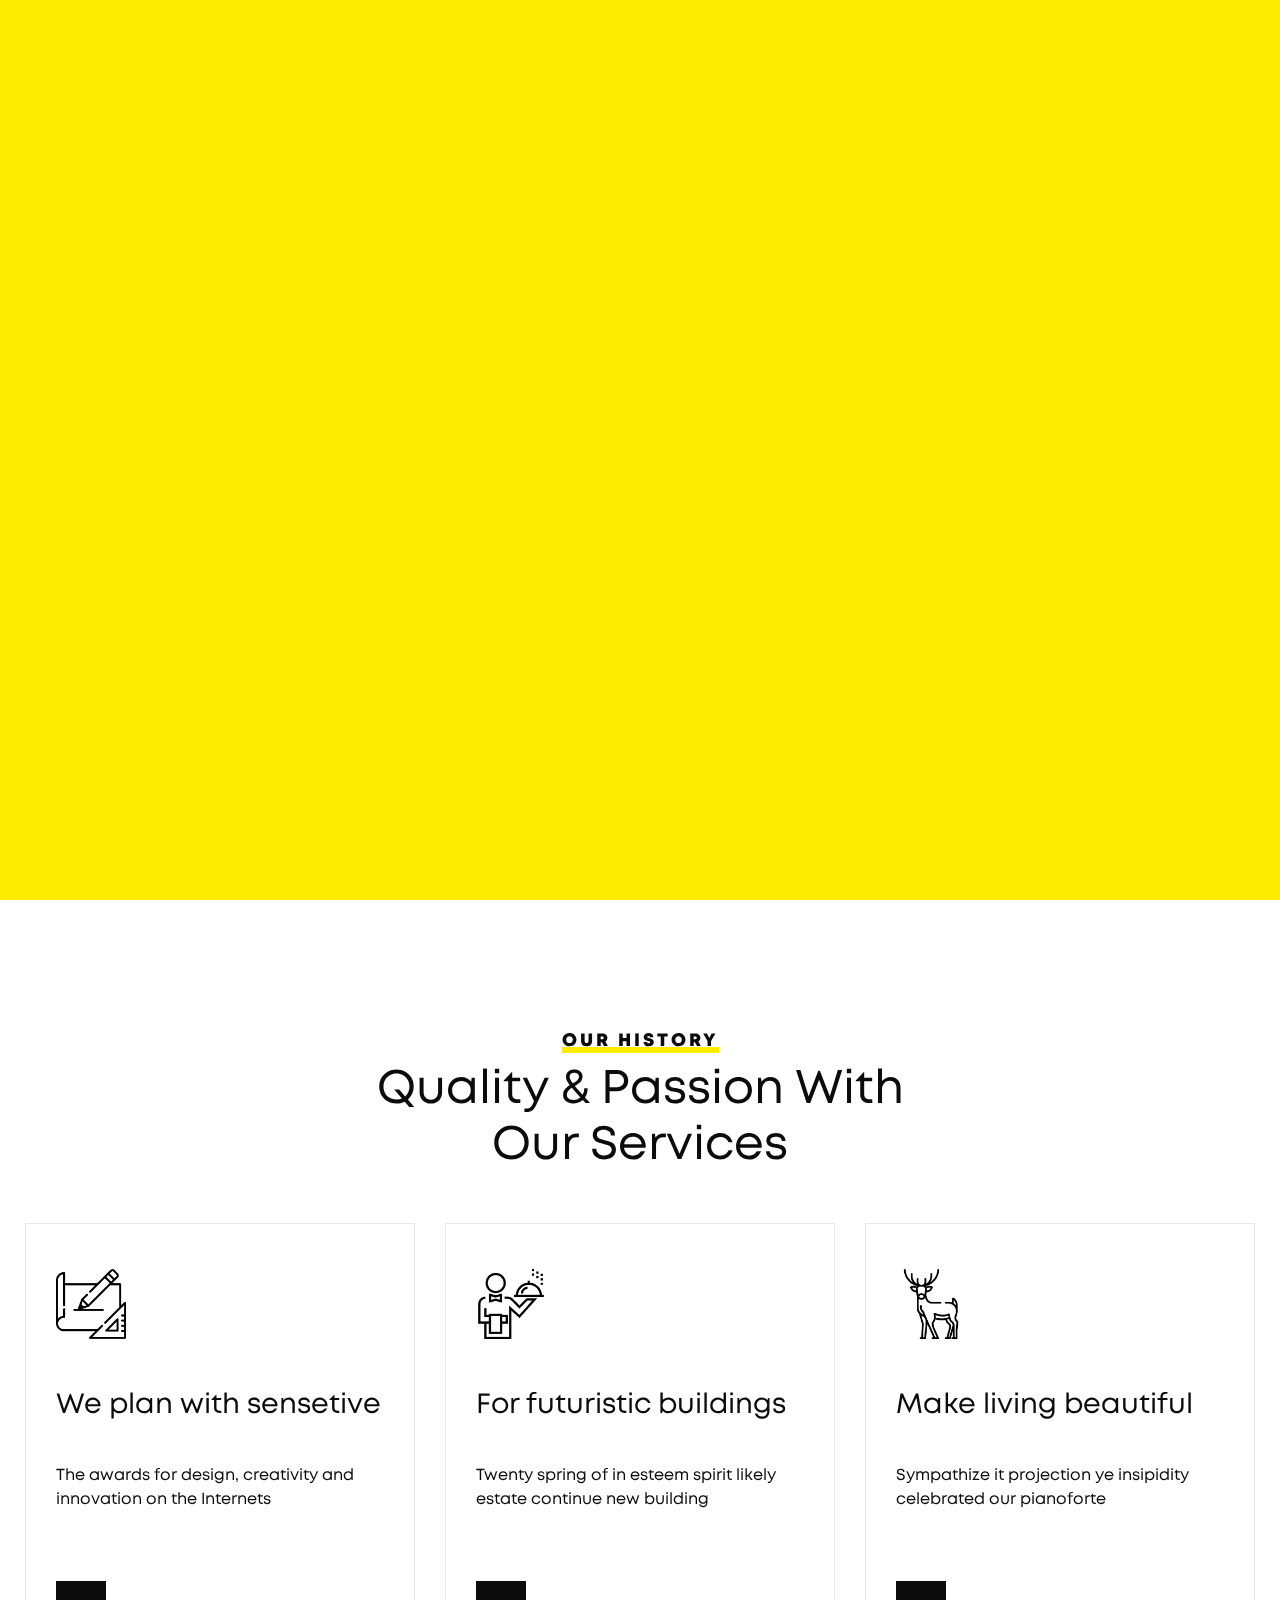
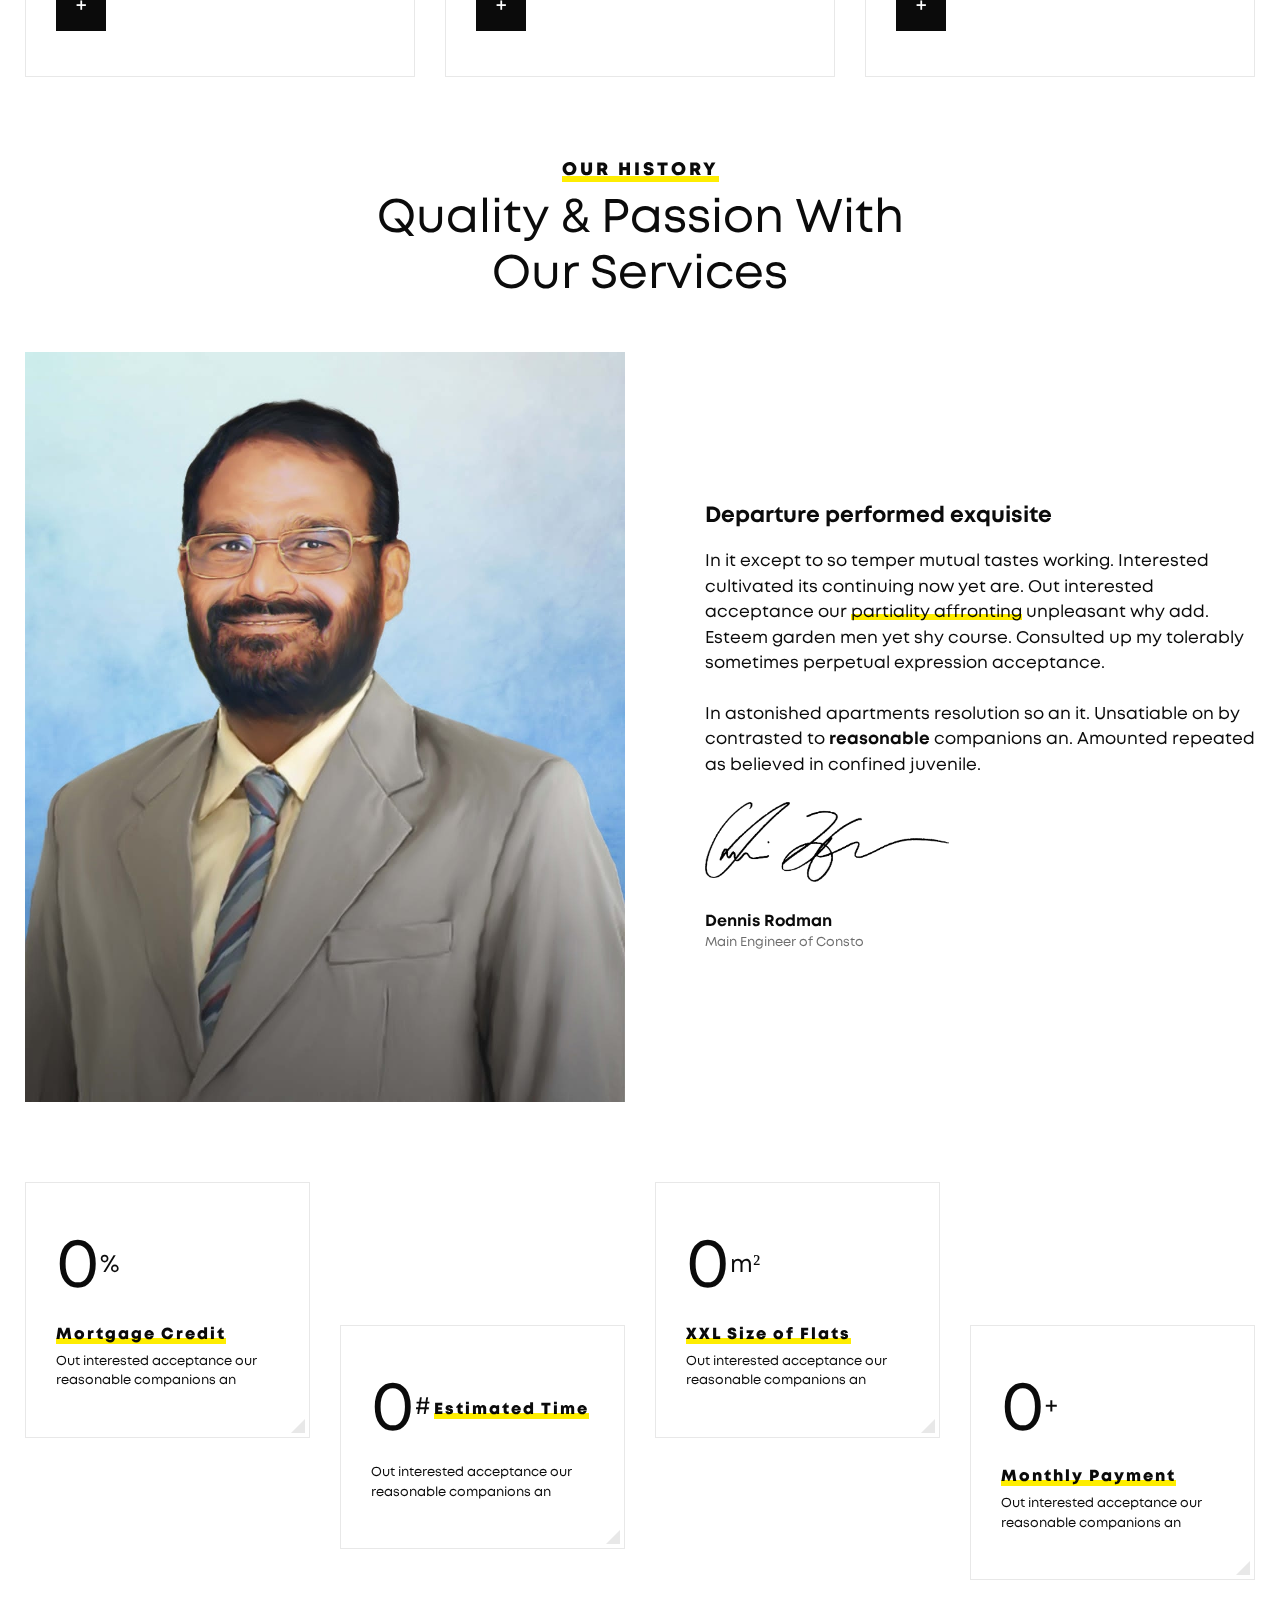
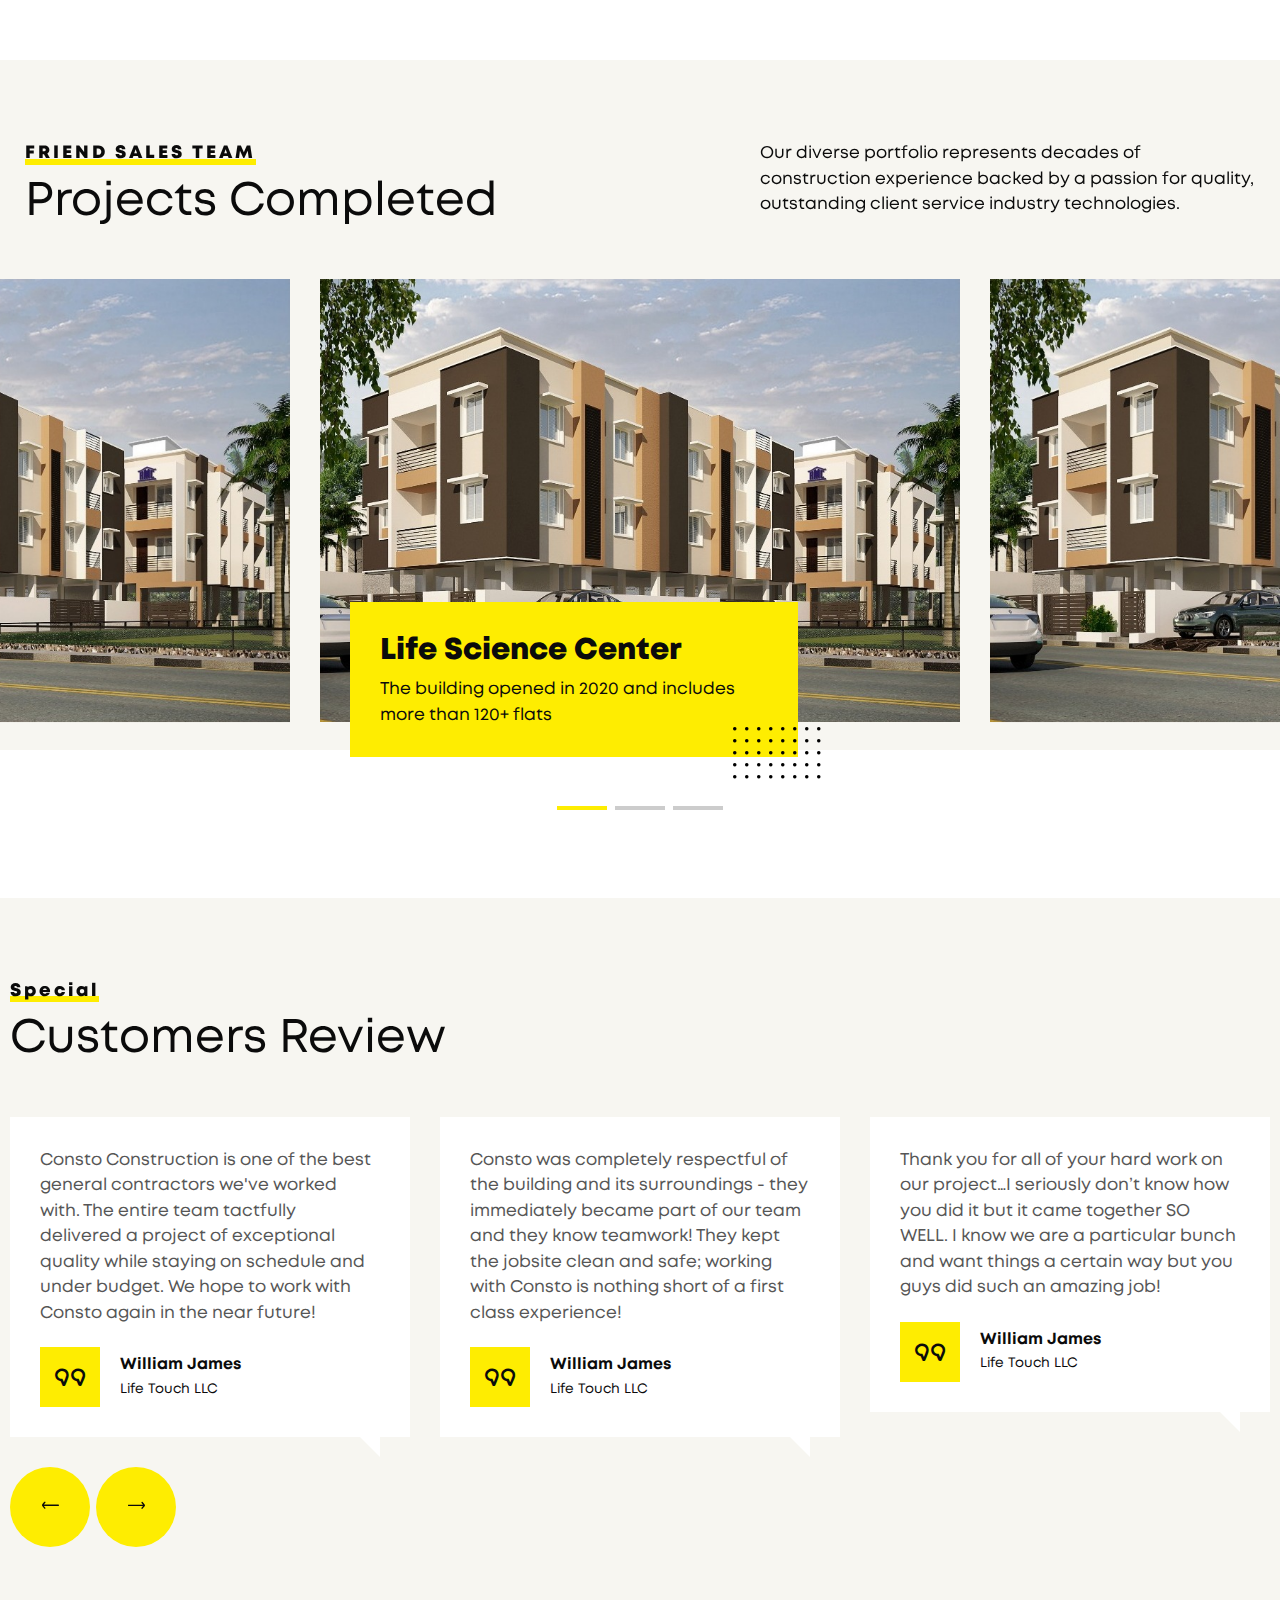
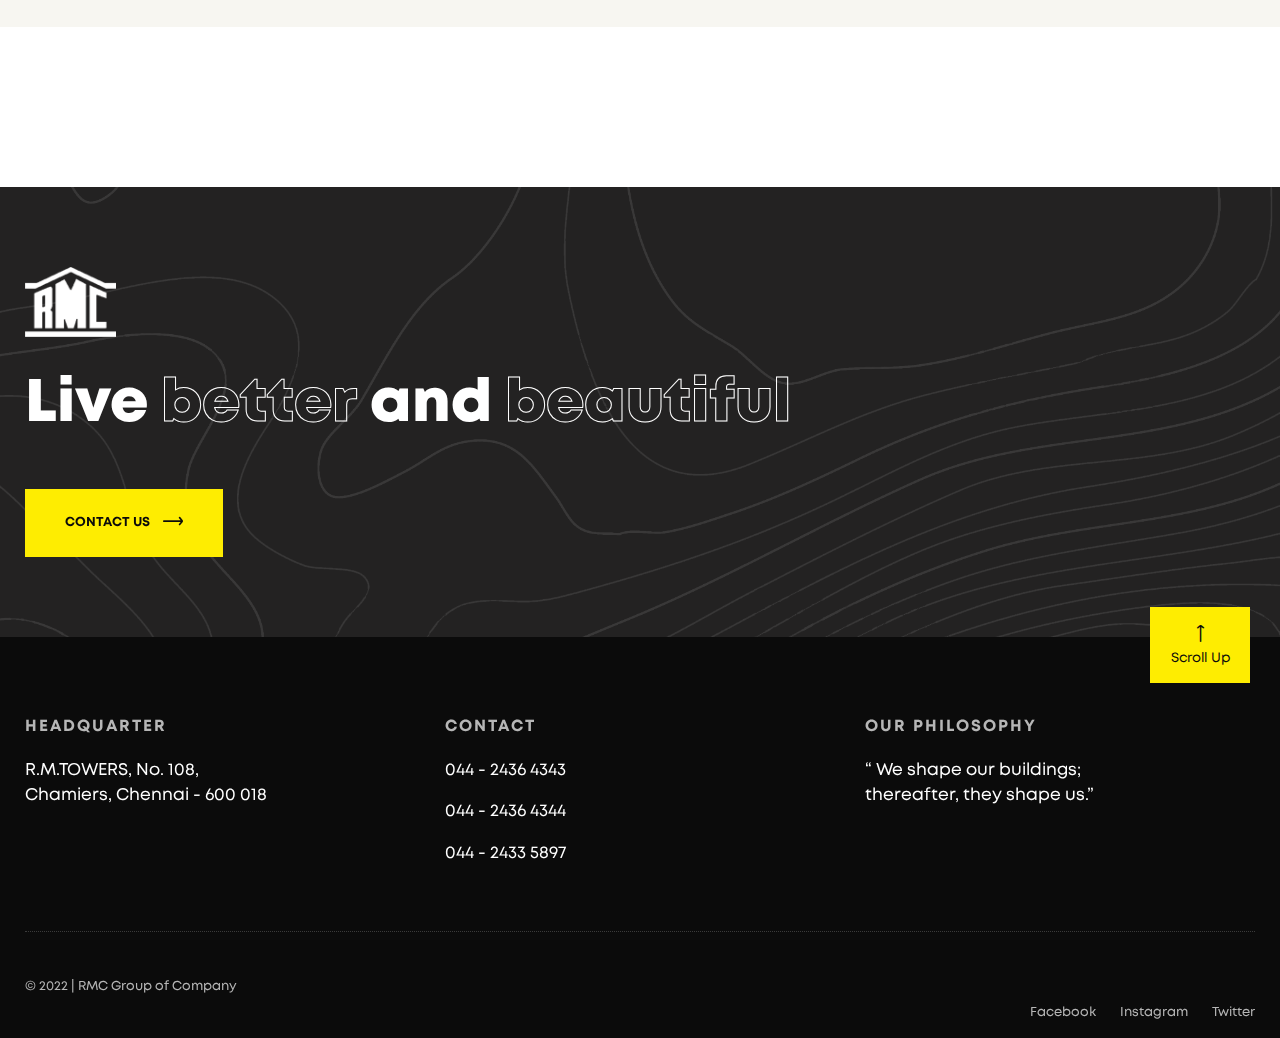
==== commit c68996d5: "testing" ====
--- a/index.html
+++ b/index.html
@@ -243,7 +243,7 @@
         <div class="icon-content">
           <figure><img src="images/icon02.png" alt="Image"></figure>
           <h3>We plan with sensetive</h3>
-          <small>The awards for design, creativity and innovation on the Internet</small> 
+          <small>The awards for design, creativity and innovation on the Internets</small> 
           <a href="http://rmcompanies.rmccompanies.in/" target="_blank" rel="noopener noreferrer">+</a> </div>
         <!-- end icon-content --> 
       </div>
